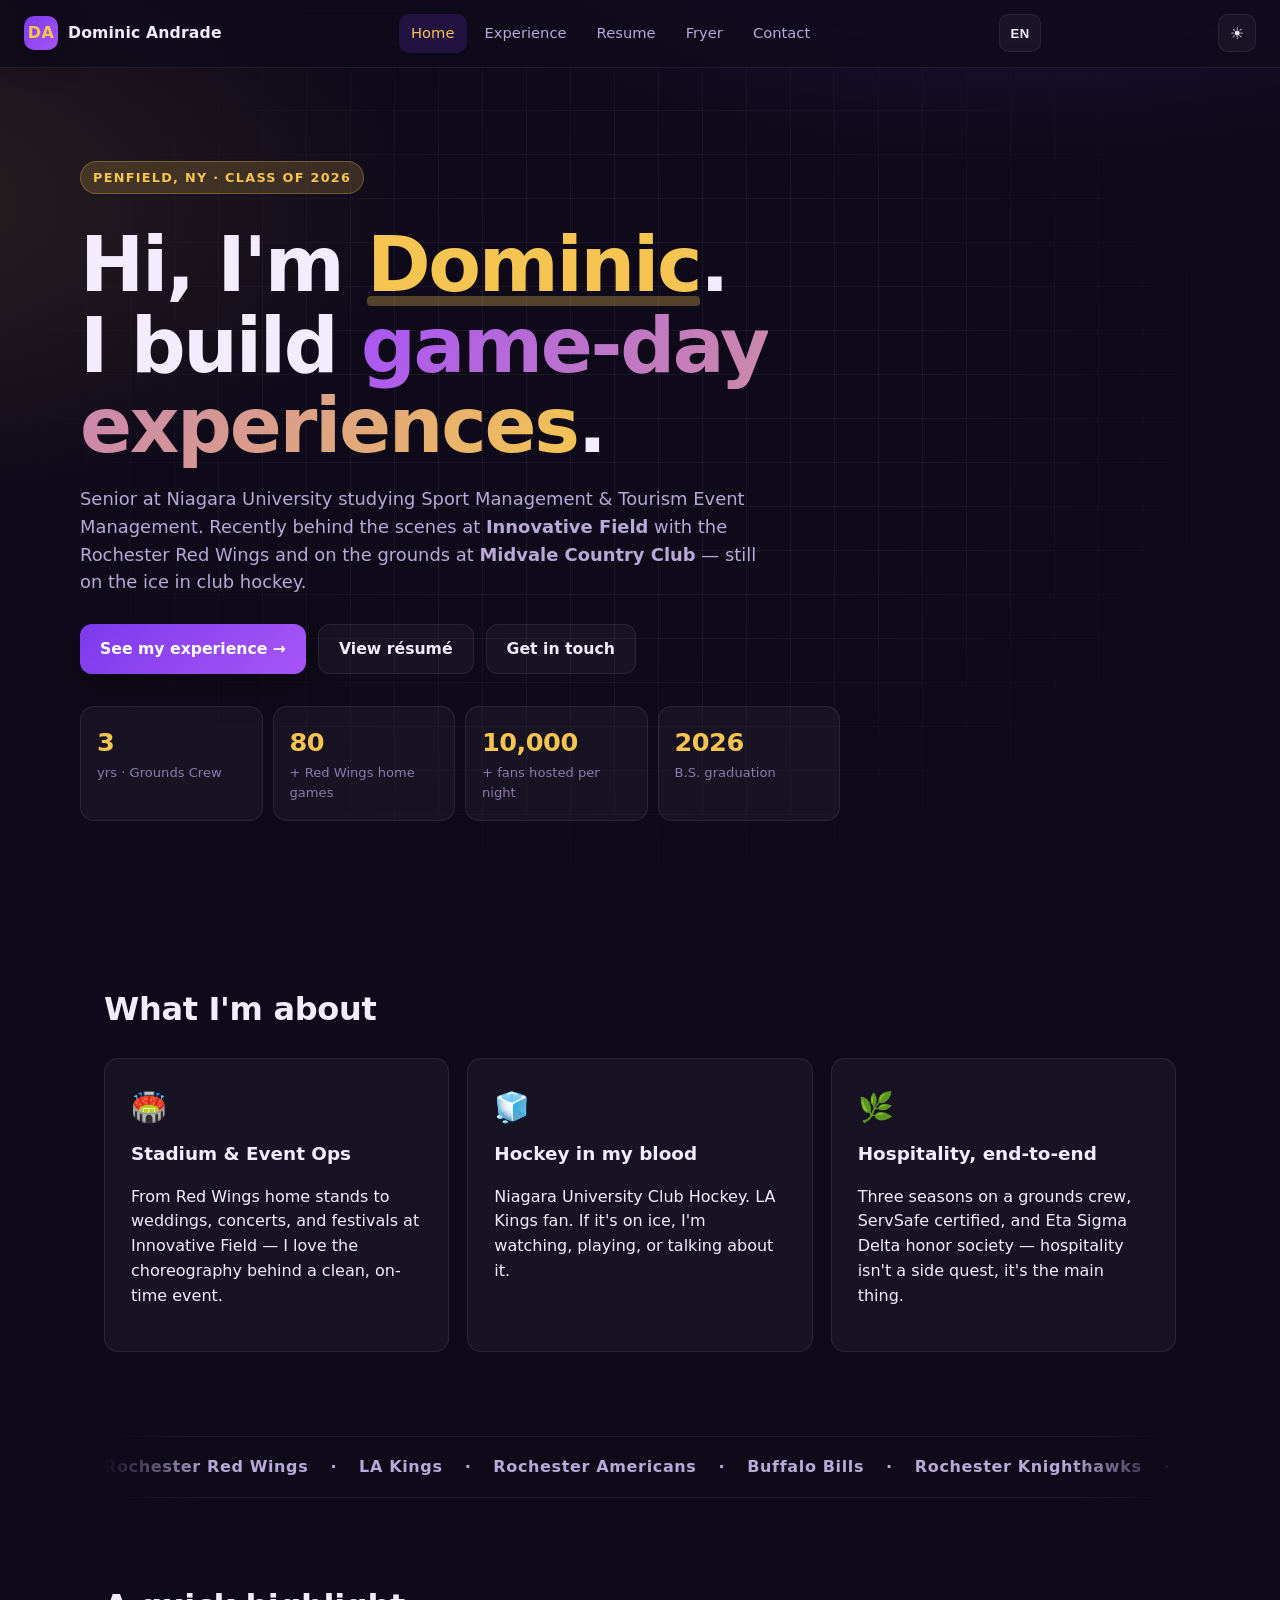
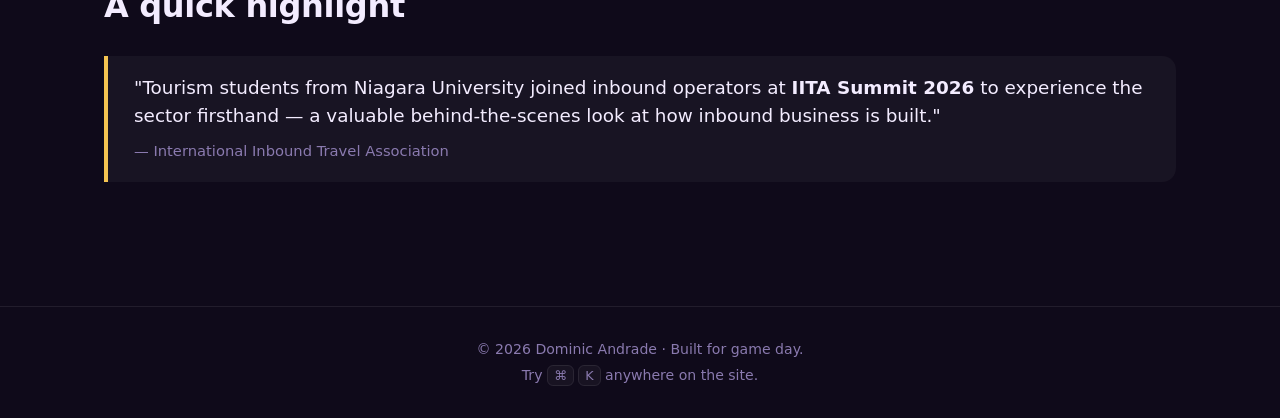
==== index.html @ 73aa0057 "Add The Fryer Room page New /airfryer.html presents Dom's air fryer rotation as a sport-themed score" ====
<!doctype html>
<html lang="en">
<head>
  <meta charset="utf-8" />
  <meta name="viewport" content="width=device-width, initial-scale=1" />
  <title>Dominic Andrade — Sport & Event Management</title>
  <meta name="description" content="Dominic Andrade — senior at Niagara University studying Sport Management & Tourism Event Management. Rochester Red Wings ballpark operations intern." />
  <meta name="theme-color" content="#5b2a86" />
  <meta property="og:title" content="Dominic Andrade" />
  <meta property="og:description" content="Building game-day experiences. Sport & Event Management at Niagara University." />
  <meta property="og:type" content="website" />
  <link rel="icon" href="data:image/svg+xml,%3Csvg xmlns='http://www.w3.org/2000/svg' viewBox='0 0 100 100'%3E%3Ccircle cx='50' cy='50' r='46' fill='%235b2a86'/%3E%3Ctext x='50' y='66' font-family='Georgia' font-size='52' text-anchor='middle' fill='%23f5c451' font-weight='700'%3ED%3C/text%3E%3C/svg%3E" />
  <link rel="stylesheet" href="assets/css/style.css" />
</head>
<body data-page="home">

  <div class="cursor-glow" aria-hidden="true"></div>

  <header class="site-header">
    <a class="brand" href="./index.html">
      <span class="brand-mark">DA</span>
      <span class="brand-name">Dominic Andrade</span>
    </a>
    <nav class="site-nav" aria-label="Primary">
      <a href="./index.html" class="nav-link active" data-i18n="nav.home">Home</a>
      <a href="./experience.html" class="nav-link" data-i18n="nav.experience">Experience</a>
      <a href="./resume.html" class="nav-link" data-i18n="nav.resume">Resume</a>
      <a href="./airfryer.html" class="nav-link" data-i18n="nav.fryer">Fryer</a>
      <a href="./contact.html" class="nav-link" data-i18n="nav.contact">Contact</a>
    </nav>
    <button id="lang-toggle" class="theme-toggle lang-toggle" aria-label="Toggle language" title="EN / FR">
      <span class="lang-label">EN</span>
    </button>
    <button id="theme-toggle" class="theme-toggle" aria-label="Toggle color theme">
      <span class="sun">☀</span><span class="moon">☾</span>
    </button>
  </header>

  <main>
    <section class="hero">
      <div class="hero-grid" aria-hidden="true"></div>
      <div class="hero-inner">
        <p class="eyebrow" data-i18n="home.eyebrow">Penfield, NY · Class of 2026</p>
        <h1 class="hero-title">
          <span data-i18n="home.hi">Hi, I'm </span><span id="typed-name" class="accent">Dominic</span>.
          <br/><span data-i18n="home.build">I build </span><span class="accent-alt" data-i18n="home.gde">game-day experiences</span>.
        </h1>
        <p class="hero-sub" data-i18n="home.sub" data-i18n-html>
          Senior at Niagara University studying Sport Management &amp; Tourism Event Management.
          Recently behind the scenes at <strong>Innovative Field</strong> with the Rochester Red Wings
          and on the grounds at <strong>Midvale Country Club</strong> — still on the ice in club hockey.
        </p>
        <div class="cta-row">
          <a class="btn primary" href="./experience.html" data-i18n="home.cta.exp">See my experience →</a>
          <a class="btn ghost" href="./resume.html" data-i18n="home.cta.resume">View résumé</a>
          <a class="btn ghost" href="./contact.html" data-i18n="home.cta.contact">Get in touch</a>
        </div>
        <ul class="stat-strip" aria-label="Quick stats">
          <li><span class="num" data-count="3">0</span><span class="lbl" data-i18n="home.stat.grounds">yrs · Grounds Crew</span></li>
          <li><span class="num" data-count="80">0</span><span class="lbl" data-i18n="home.stat.games">+ Red Wings home games</span></li>
          <li><span class="num" data-count="10000">0</span><span class="lbl" data-i18n="home.stat.fans">+ fans hosted per night</span></li>
          <li><span class="num" data-count="2026" data-raw="true">0</span><span class="lbl" data-i18n="home.stat.grad">B.S. graduation</span></li>
        </ul>
      </div>
    </section>

    <section class="section reveal">
      <h2 class="section-title" data-i18n="home.about.title">What I'm about</h2>
      <div class="cards">
        <article class="card">
          <div class="card-ico">🏟️</div>
          <h3 data-i18n="home.card1.h">Stadium &amp; Event Ops</h3>
          <p data-i18n="home.card1.p">From Red Wings home stands to weddings, concerts, and festivals at Innovative Field — I love the choreography behind a clean, on-time event.</p>
        </article>
        <article class="card">
          <div class="card-ico">🧊</div>
          <h3 data-i18n="home.card2.h">Hockey in my blood</h3>
          <p data-i18n="home.card2.p">Niagara University Club Hockey. LA Kings fan. If it's on ice, I'm watching, playing, or talking about it.</p>
        </article>
        <article class="card">
          <div class="card-ico">🌿</div>
          <h3 data-i18n="home.card3.h">Hospitality, end-to-end</h3>
          <p data-i18n="home.card3.p">Three seasons on a grounds crew, ServSafe certified, and Eta Sigma Delta honor society — hospitality isn't a side quest, it's the main thing.</p>
        </article>
      </div>
    </section>

    <section class="section marquee-wrap reveal" aria-label="Teams and organizations I root for">
      <div class="marquee">
        <div class="marquee-track">
          <span>Rochester Red Wings</span><span>·</span>
          <span>LA Kings</span><span>·</span>
          <span>Rochester Americans</span><span>·</span>
          <span>Buffalo Bills</span><span>·</span>
          <span>Rochester Knighthawks</span><span>·</span>
          <span>Niagara University</span><span>·</span>
          <span>Midvale CC</span><span>·</span>
          <!-- duplicate for seamless loop -->
          <span>Rochester Red Wings</span><span>·</span>
          <span>LA Kings</span><span>·</span>
          <span>Rochester Americans</span><span>·</span>
          <span>Buffalo Bills</span><span>·</span>
          <span>Rochester Knighthawks</span><span>·</span>
          <span>Niagara University</span><span>·</span>
          <span>Midvale CC</span><span>·</span>
        </div>
      </div>
    </section>

    <section class="section reveal">
      <h2 class="section-title" data-i18n="home.hl.title">A quick highlight</h2>
      <blockquote class="pull-quote">
        <p data-i18n="home.hl.body" data-i18n-html>"Tourism students from Niagara University joined inbound operators at <strong>IITA Summit 2026</strong> to experience the sector firsthand — a valuable behind-the-scenes look at how inbound business is built."</p>
        <cite data-i18n="home.hl.cite">— International Inbound Travel Association</cite>
      </blockquote>
    </section>
  </main>

  <footer class="site-footer">
    <p>© <span id="year"></span> Dominic Andrade · <span data-i18n="footer.tag">Built for game day.</span></p>
    <p class="kbd-hint" data-i18n="footer.kbd" data-i18n-html>Try <kbd>⌘</kbd> <kbd>K</kbd> anywhere on the site.</p>
  </footer>

  <div id="palette" class="palette" hidden>
    <div class="palette-inner" role="dialog" aria-label="Command palette">
      <input id="palette-input" type="text" placeholder="Jump to… (home, experience, contact, rink, arcade, email, linkedin)" data-i18n-attr="placeholder:palette.placeholder" autocomplete="off" />
      <ul id="palette-list"></ul>
    </div>
  </div>

  <script src="assets/js/main.js" defer></script>
</body>
</html>
---- assets/css/style.css ----
/* ===== Dominic Andrade — personal site ===== */
:root {
  --bg: #0f0a1a;
  --bg-2: #1a0f2e;
  --surface: #1e1433;
  --surface-2: #271a42;
  --text: #f3ecff;
  --text-dim: #b7a9d8;
  --muted: #8a7aaf;
  --brand: #7c3aed;       /* Niagara purple vibe */
  --brand-2: #a855f7;
  --accent: #f5c451;      /* gold */
  --accent-2: #ffd670;
  --danger: #ef4444;
  --good: #22c55e;
  --border: rgba(255,255,255,0.08);
  --card: rgba(255,255,255,0.04);
  --shadow: 0 10px 30px rgba(0,0,0,0.35);
  --radius: 14px;
  --max: 1120px;
}
[data-theme="light"] {
  --bg: #f7f4ff;
  --bg-2: #ece4ff;
  --surface: #ffffff;
  --surface-2: #f3eeff;
  --text: #17112a;
  --text-dim: #3c2f5e;
  --muted: #6a5e88;
  --border: rgba(20,10,40,0.09);
  --card: rgba(20,10,40,0.03);
  --shadow: 0 10px 30px rgba(40,20,80,0.12);
}

* { box-sizing: border-box; }
html, body { margin:0; padding:0; }
html { scroll-behavior: smooth; }
body {
  font-family: -apple-system, BlinkMacSystemFont, "Segoe UI", Roboto, "Inter", system-ui, sans-serif;
  color: var(--text);
  background:
    radial-gradient(1200px 600px at 80% -10%, rgba(124,58,237,0.25), transparent 60%),
    radial-gradient(900px 500px at -10% 10%, rgba(245,196,81,0.12), transparent 60%),
    var(--bg);
  min-height: 100vh;
  line-height: 1.55;
  -webkit-font-smoothing: antialiased;
  overflow-x: hidden;
}
a { color: var(--accent); text-decoration: none; }
a:hover { color: var(--accent-2); }

/* cursor glow */
.cursor-glow {
  position: fixed; pointer-events: none; z-index: 0;
  width: 480px; height: 480px; border-radius: 50%;
  background: radial-gradient(closest-side, rgba(168,85,247,0.20), rgba(168,85,247,0) 70%);
  transform: translate(-50%, -50%);
  transition: opacity .3s;
  mix-blend-mode: screen;
  left: -9999px; top: -9999px;
}
@media (hover: none) { .cursor-glow { display: none; } }

/* ===== Header ===== */
.site-header {
  position: sticky; top: 0; z-index: 50;
  display: flex; align-items: center; justify-content: space-between;
  padding: 14px 24px;
  backdrop-filter: blur(14px);
  background: color-mix(in srgb, var(--bg) 70%, transparent);
  border-bottom: 1px solid var(--border);
}
.brand { display: flex; align-items: center; gap: 10px; color: var(--text); font-weight: 700; }
.brand-mark {
  display: inline-grid; place-items: center;
  width: 34px; height: 34px; border-radius: 10px;
  background: linear-gradient(135deg, var(--brand), var(--brand-2));
  color: var(--accent); font-weight: 800; letter-spacing: .02em;
  box-shadow: var(--shadow);
}
.brand-name { font-size: 0.98rem; letter-spacing: .01em; }
.site-nav { display: flex; gap: 6px; flex-wrap: wrap; }
.nav-link {
  color: var(--text-dim); padding: 8px 12px; border-radius: 10px;
  font-size: 0.92rem; font-weight: 500; transition: all .2s;
}
.nav-link:hover { color: var(--text); background: var(--card); }
.nav-link.active { color: var(--accent); background: color-mix(in srgb, var(--brand) 18%, transparent); }
.nav-link.fun { font-weight: 600; }
.theme-toggle {
  width: 38px; height: 38px; border-radius: 10px;
  background: var(--card); border: 1px solid var(--border);
  color: var(--text); cursor: pointer; display: grid; place-items: center;
  font-size: 1rem;
}
.theme-toggle .moon { display: none; }
[data-theme="light"] .theme-toggle .sun { display: none; }
[data-theme="light"] .theme-toggle .moon { display: inline; }
.lang-toggle { width: auto; padding: 0 10px; font-size: 0.82rem; font-weight: 600; letter-spacing: 0.04em; }
.lang-toggle .lang-label { line-height: 1; }

/* ===== Main & sections ===== */
main { position: relative; z-index: 1; }
.container { max-width: var(--max); margin: 0 auto; padding: 48px 24px; }
.container.narrow { max-width: 820px; }
.section { max-width: var(--max); margin: 0 auto; padding: 64px 24px; }
.section-title {
  font-size: clamp(1.4rem, 2vw + 1rem, 2rem);
  margin: 0 0 24px;
  font-weight: 700;
  letter-spacing: -0.01em;
}
.page-head h1 {
  font-size: clamp(2rem, 3vw + 1rem, 3rem);
  margin: 0 0 12px; letter-spacing: -0.02em;
}
.lead { color: var(--text-dim); max-width: 720px; font-size: 1.08rem; }

/* ===== Hero ===== */
.hero { position: relative; overflow: hidden; padding: 80px 24px 100px; }
.hero-inner { max-width: var(--max); margin: 0 auto; position: relative; z-index: 2; }
.hero-grid {
  position: absolute; inset: -2px;
  background-image:
    linear-gradient(to right, rgba(255,255,255,0.05) 1px, transparent 1px),
    linear-gradient(to bottom, rgba(255,255,255,0.05) 1px, transparent 1px);
  background-size: 44px 44px;
  mask-image: radial-gradient(ellipse at 50% 40%, black 30%, transparent 75%);
  z-index: 1;
}
[data-theme="light"] .hero-grid {
  background-image:
    linear-gradient(to right, rgba(20,10,40,0.08) 1px, transparent 1px),
    linear-gradient(to bottom, rgba(20,10,40,0.08) 1px, transparent 1px);
}
.eyebrow {
  display: inline-block;
  font-size: 0.8rem; font-weight: 600; letter-spacing: .1em; text-transform: uppercase;
  padding: 6px 12px; border-radius: 999px;
  background: color-mix(in srgb, var(--accent) 18%, transparent);
  color: var(--accent);
  border: 1px solid color-mix(in srgb, var(--accent) 30%, transparent);
}
.hero-title {
  font-size: clamp(2.4rem, 5vw + 1rem, 4.8rem);
  line-height: 1.05;
  margin: 18px 0 18px;
  letter-spacing: -0.03em;
  font-weight: 800;
}
.accent { color: var(--accent); position: relative; }
.accent::after {
  content: ""; position: absolute; left: 0; right: 0; bottom: 3px; height: 10px;
  background: color-mix(in srgb, var(--accent) 30%, transparent);
  z-index: -1; border-radius: 4px;
}
.accent-alt {
  background: linear-gradient(120deg, var(--brand-2), var(--accent));
  -webkit-background-clip: text; background-clip: text; color: transparent;
}
.hero-sub { max-width: 700px; color: var(--text-dim); font-size: 1.12rem; }
.cta-row { display: flex; flex-wrap: wrap; gap: 12px; margin: 28px 0 32px; }
.btn {
  display: inline-flex; align-items: center; gap: 8px;
  padding: 12px 20px; border-radius: 12px; font-weight: 600;
  border: 1px solid var(--border); cursor: pointer;
  transition: transform .15s, box-shadow .2s, background .2s;
  font-size: 0.98rem;
}
.btn.small { padding: 8px 14px; font-size: 0.88rem; }
.btn.primary {
  background: linear-gradient(135deg, var(--brand), var(--brand-2));
  color: white; border: none; box-shadow: var(--shadow);
}
.btn.primary:hover { transform: translateY(-2px); box-shadow: 0 14px 36px rgba(124,58,237,0.45); }
.btn.ghost { background: var(--card); color: var(--text); }
.btn.ghost:hover { background: var(--surface-2); }

.stat-strip {
  list-style: none; padding: 0; margin: 12px 0 0;
  display: grid; grid-template-columns: repeat(4, minmax(0, 1fr));
  gap: 10px; max-width: 760px;
}
.stat-strip li {
  background: var(--card); border: 1px solid var(--border);
  padding: 16px; border-radius: 14px;
  display: flex; flex-direction: column;
}
.stat-strip .num { font-size: 1.6rem; font-weight: 800; color: var(--accent); letter-spacing: -0.02em; }
.stat-strip .lbl { font-size: 0.82rem; color: var(--muted); }

/* ===== Cards ===== */
.cards { display: grid; grid-template-columns: repeat(auto-fit, minmax(260px, 1fr)); gap: 18px; }
.card {
  padding: 26px; border-radius: var(--radius);
  background: var(--card); border: 1px solid var(--border);
  transition: transform .2s, border-color .2s, background .2s;
}
.card:hover { transform: translateY(-4px); border-color: color-mix(in srgb, var(--brand) 60%, transparent); }
.card-ico { font-size: 1.8rem; margin-bottom: 10px; }
.card h3 { margin: 4px 0 8px; font-size: 1.15rem; }

/* ===== Marquee ===== */
.marquee-wrap { padding-top: 20px; padding-bottom: 20px; }
.marquee {
  overflow: hidden;
  border-top: 1px solid var(--border);
  border-bottom: 1px solid var(--border);
  padding: 18px 0;
  mask-image: linear-gradient(to right, transparent, black 10%, black 90%, transparent);
}
.marquee-track {
  display: inline-flex; gap: 22px; white-space: nowrap;
  animation: marquee 40s linear infinite;
  color: var(--text-dim); font-weight: 600; letter-spacing: .04em;
}
@keyframes marquee { to { transform: translateX(-50%); } }

/* ===== Pull quote ===== */
.pull-quote {
  border-left: 4px solid var(--accent); margin: 0; padding: 18px 26px;
  background: var(--card); border-radius: 0 14px 14px 0;
}
.pull-quote p { margin: 0 0 8px; font-size: 1.15rem; }
.pull-quote cite { color: var(--muted); font-style: normal; font-size: 0.92rem; }

/* ===== Timeline ===== */
.timeline { position: relative; margin: 40px 0 20px; padding-left: 28px; }
.timeline::before {
  content: ""; position: absolute; left: 10px; top: 6px; bottom: 6px;
  width: 2px; background: linear-gradient(to bottom, var(--brand), transparent);
}
.tl-item { position: relative; margin-bottom: 22px; }
.tl-item[hidden] { display: none; }
.tl-dot {
  position: absolute; left: -22px; top: 22px;
  width: 14px; height: 14px; border-radius: 50%;
  background: var(--accent);
  box-shadow: 0 0 0 4px color-mix(in srgb, var(--brand) 40%, transparent);
}
.tl-card {
  background: var(--card); border: 1px solid var(--border);
  padding: 20px 22px; border-radius: var(--radius);
  transition: border-color .2s;
}
.tl-card:hover { border-color: color-mix(in srgb, var(--brand) 50%, transparent); }
.tl-card header { display: flex; flex-wrap: wrap; gap: 6px 14px; align-items: baseline; }
.tl-card h3 { margin: 0 0 4px; font-size: 1.1rem; }
.tl-org { color: var(--text-dim); font-weight: 500; font-size: 0.95rem; }
.tl-date { color: var(--muted); font-size: 0.85rem; margin-left: auto; }
.tags { list-style: none; padding: 0; display: flex; flex-wrap: wrap; gap: 6px; margin: 12px 0 0; }
.tags li {
  font-size: 0.78rem; padding: 4px 10px; border-radius: 999px;
  background: color-mix(in srgb, var(--brand) 18%, transparent);
  color: var(--text); border: 1px solid var(--border);
}

.filter-row { display: flex; gap: 8px; margin: 18px 0 6px; flex-wrap: wrap; }
.chip {
  background: var(--card); color: var(--text-dim);
  border: 1px solid var(--border); padding: 8px 14px; border-radius: 999px;
  cursor: pointer; font-size: 0.88rem; font-weight: 500;
}
.chip:hover { color: var(--text); }
.chip.active {
  background: linear-gradient(135deg, var(--brand), var(--brand-2));
  color: white; border-color: transparent;
}

/* ===== Split ===== */
.split { display: grid; grid-template-columns: 1fr 1fr; gap: 28px; margin-top: 40px; }
.split-col h2 { margin-top: 0; }
.edu-card {
  background: var(--card); border: 1px solid var(--border);
  border-radius: var(--radius); padding: 18px; margin-bottom: 16px;
}
.edu-card h3 { margin: 0 0 4px; }
.edu-deg { color: var(--text-dim); margin: 0 0 8px; font-size: 0.95rem; }
.edu-card ul { margin: 0; padding-left: 18px; color: var(--text-dim); }
.cert-list { list-style: none; padding: 0; margin: 0; }
.cert-list li {
  display: flex; justify-content: space-between; gap: 12px;
  padding: 12px 0; border-bottom: 1px dashed var(--border);
}
.cert-list li:last-child { border-bottom: none; }
.cert-list span { color: var(--muted); font-size: 0.88rem; white-space: nowrap; }

/* skills bars */
.skill-grid { display: grid; grid-template-columns: repeat(auto-fit, minmax(240px, 1fr)); gap: 14px; margin-top: 18px; }
.skill span { font-size: 0.92rem; color: var(--text-dim); }
.bar { height: 10px; background: var(--card); border-radius: 999px; overflow: hidden; margin-top: 6px; border: 1px solid var(--border); }
.bar i {
  display: block; height: 100%; width: 0;
  background: linear-gradient(90deg, var(--brand), var(--accent));
  border-radius: 999px; transition: width 1.1s cubic-bezier(.2,.9,.3,1);
}
.skills.in-view .bar i { width: var(--v); }

/* ===== Contact ===== */
.contact-grid { display: grid; grid-template-columns: repeat(auto-fit, minmax(240px, 1fr)); gap: 16px; margin: 24px 0 40px; }
.contact-card {
  padding: 22px; border-radius: var(--radius);
  background: var(--card); border: 1px solid var(--border);
  color: var(--text); display: block; min-height: 160px;
  transition: transform .2s, border-color .2s;
}
.contact-card:hover { transform: translateY(-3px); border-color: color-mix(in srgb, var(--brand) 60%, transparent); }
.contact-card h3 { margin: 6px 0; }
.contact-card p { color: var(--text-dim); margin: 0; }
.contact-ico {
  width: 42px; height: 42px; border-radius: 10px;
  background: linear-gradient(135deg, var(--brand), var(--brand-2));
  color: var(--accent); display: grid; place-items: center;
  font-weight: 800; font-size: 1.1rem;
}
.flip { perspective: 1000px; }
.flip-inner { position: relative; transition: transform .6s; transform-style: preserve-3d; min-height: 140px; }
.flip:hover .flip-inner { transform: rotateY(180deg); }
.flip-front, .flip-back {
  position: absolute; inset: 0; backface-visibility: hidden;
}
.flip-back { transform: rotateY(180deg); }
.flip-back h3 { color: var(--accent); word-break: break-all; }

.form-wrap { margin-top: 24px; }
.muted { color: var(--muted); }
.contact-form { display: grid; gap: 12px; margin-top: 16px; }
.contact-form label { display: grid; gap: 6px; font-size: 0.92rem; color: var(--text-dim); }
.contact-form input, .contact-form textarea {
  width: 100%; padding: 12px 14px; border-radius: 10px;
  background: var(--surface); color: var(--text);
  border: 1px solid var(--border); font: inherit;
}
.contact-form input:focus, .contact-form textarea:focus {
  outline: 2px solid color-mix(in srgb, var(--brand) 50%, transparent);
  border-color: var(--brand);
}

/* ===== Rink (canvas) ===== */
.rink-wrap { margin: 24px 0; }
.hud {
  display: flex; gap: 10px; align-items: center;
  margin-bottom: 12px; flex-wrap: wrap;
}
.hud-box {
  background: var(--card); border: 1px solid var(--border);
  padding: 10px 14px; border-radius: 10px; display: flex; flex-direction: column;
}
.hud-label { font-size: 0.72rem; color: var(--muted); letter-spacing: .08em; text-transform: uppercase; }
.hud-val { font-weight: 800; color: var(--accent); font-size: 1.15rem; }
#rink {
  width: 100%; height: auto; border-radius: 16px;
  background: linear-gradient(180deg, #e9f3ff, #c7ddf5);
  box-shadow: var(--shadow);
  touch-action: none;
  cursor: crosshair;
  border: 3px solid #3a4a8a;
}

/* ===== Puzzle ===== */
.puzzle-wrap { margin: 20px 0; }
.puzzle {
  display: grid; grid-template-columns: repeat(6, 1fr);
  gap: 2px; background: var(--text-dim);
  padding: 2px; border-radius: 10px; overflow: hidden;
  max-width: 480px; aspect-ratio: 1; margin: 0 auto;
  user-select: none;
}
.puzzle .cell {
  background: var(--c, #fff);
  display: grid; place-items: center;
  font-size: 1.6rem; cursor: pointer;
  position: relative; transition: filter .15s;
}
.puzzle .cell:hover { filter: brightness(1.08); }
.puzzle .cell.err { box-shadow: inset 0 0 0 3px var(--danger); }
.puzzle .cell.good { box-shadow: inset 0 0 0 3px var(--good); }
.small { font-size: 0.86rem; }
.prose { color: var(--text-dim); max-width: 760px; line-height: 1.7; }
.prose li { margin-bottom: 6px; }

/* ===== Resume page ===== */
.resume-head { display: flex; flex-wrap: wrap; gap: 16px; justify-content: space-between; align-items: flex-end; }
.resume-actions { display: flex; gap: 10px; flex-wrap: wrap; }
.resume-doc {
  background: var(--surface);
  border: 1px solid var(--border);
  border-radius: var(--radius);
  padding: 40px clamp(20px, 4vw, 56px);
  margin-top: 24px;
  box-shadow: var(--shadow);
}
.resume-name { text-align: center; border-bottom: 2px solid var(--border); padding-bottom: 18px; margin-bottom: 22px; }
.resume-name h2 { margin: 0 0 6px; font-size: 2rem; letter-spacing: .02em; }
.resume-name p { margin: 0; color: var(--text-dim); }
.resume-section { margin-top: 26px; }
.resume-section h3 {
  margin: 0 0 10px; font-size: 1.05rem; text-transform: uppercase; letter-spacing: .1em;
  color: var(--accent); border-bottom: 1px solid var(--border); padding-bottom: 6px;
}
.resume-block { margin-bottom: 18px; }
.resume-head-row { display: flex; justify-content: space-between; gap: 12px; flex-wrap: wrap; }
.resume-date { color: var(--muted); font-size: 0.9rem; white-space: nowrap; }
.resume-role { margin: 2px 0 6px; font-style: italic; color: var(--text-dim); }
.resume-doc ul { margin: 6px 0 0 18px; padding: 0; color: var(--text-dim); line-height: 1.6; }
.resume-doc ul li { margin-bottom: 4px; }
.resume-section.two-col { display: grid; grid-template-columns: 1fr 1fr; gap: 24px; }
@media (max-width: 600px) { .resume-section.two-col { grid-template-columns: 1fr; } }

@media print {
  .site-header, .site-footer, .cursor-glow, .palette, .resume-actions { display: none !important; }
  body { background: white !important; color: black !important; }
  .resume-doc { border: none; box-shadow: none; padding: 0; background: white; }
  .resume-section h3 { color: black; }
  .resume-doc ul, .resume-role, .resume-name p, .resume-date { color: #333 !important; }
  .page-head h1 { display: none; }
  .lead { display: none; }
}

/* ===== Command palette ===== */
.palette {
  position: fixed; inset: 0; background: rgba(0,0,0,0.5);
  display: grid; place-items: start center; padding-top: 12vh; z-index: 100;
  backdrop-filter: blur(6px);
}
.palette[hidden] { display: none; }
.palette-inner {
  width: min(560px, 92vw); background: var(--surface);
  border: 1px solid var(--border); border-radius: 14px; overflow: hidden;
  box-shadow: 0 30px 80px rgba(0,0,0,.5);
}
#palette-input {
  width: 100%; padding: 16px 20px; background: transparent;
  color: var(--text); border: none; font-size: 1rem; border-bottom: 1px solid var(--border);
  outline: none;
}
#palette-list { list-style: none; padding: 6px; margin: 0; max-height: 50vh; overflow-y: auto; }
#palette-list li {
  padding: 10px 14px; border-radius: 10px; cursor: pointer;
  display: flex; justify-content: space-between; color: var(--text-dim);
}
#palette-list li.sel, #palette-list li:hover { background: var(--surface-2); color: var(--text); }
#palette-list small { color: var(--muted); }

/* ===== Footer ===== */
.site-footer {
  border-top: 1px solid var(--border); padding: 28px 24px; text-align: center;
  color: var(--muted); font-size: 0.88rem; margin-top: 60px;
}
.site-footer p { margin: 4px 0; }
kbd {
  background: var(--card); border: 1px solid var(--border);
  padding: 2px 6px; border-radius: 6px; font-size: 0.8rem; font-family: inherit;
}

/* ===== Reveal animations ===== */
.reveal { opacity: 0; transform: translateY(20px); transition: opacity .8s ease, transform .8s ease; }
.reveal.in-view { opacity: 1; transform: none; }

/* ===== Responsive ===== */
@media (max-width: 720px) {
  .site-header { flex-wrap: wrap; gap: 10px; padding: 12px 16px; }
  .site-nav { order: 3; width: 100%; justify-content: center; }
  .stat-strip { grid-template-columns: repeat(2, 1fr); }
  .split { grid-template-columns: 1fr; }
  .brand-name { display: none; }
}
@media (prefers-reduced-motion: reduce) {
  * { animation-duration: 0.001ms !important; transition-duration: 0.001ms !important; }
  .reveal { opacity: 1; transform: none; }
}

/* ===== Photos ===== */
.feature-photo { margin: 0 auto; max-width: 720px; text-align: center; }
.feature-photo img {
  width: 100%; height: auto; display: block; border-radius: 16px;
  border: 1px solid var(--border);
  box-shadow: 0 12px 32px rgba(0,0,0,0.35);
  object-fit: cover;
}
.feature-photo figcaption {
  margin-top: 12px; color: var(--text-dim); font-size: 0.92rem; font-style: italic;
}
.tl-photo {
  width: 100%; max-height: 280px; object-fit: cover;
  border-radius: 12px; margin: 10px 0 14px;
  border: 1px solid var(--border);
}

/* ===== Fryer Room ===== */
.fryer-head { position: relative; padding-top: 16px; }
.fryer-badge {
  position: absolute; top: -8px; right: 12px;
  font-size: 3rem; line-height: 1;
  filter: drop-shadow(0 0 24px rgba(245,196,81,0.55));
  animation: sizzle 2.6s ease-in-out infinite;
}
@keyframes sizzle {
  0%,100% { transform: translateY(0) rotate(-6deg); }
  50%     { transform: translateY(-6px) rotate(6deg); }
}
.fryer-stats {
  display: grid; grid-template-columns: repeat(auto-fit, minmax(160px, 1fr));
  gap: 12px; margin: 28px 0 40px;
}
.fs-card {
  padding: 18px; border-radius: 14px;
  background: linear-gradient(180deg, color-mix(in srgb, var(--brand) 10%, transparent), var(--card));
  border: 1px solid var(--border);
}
.fs-num {
  font-size: 2rem; font-weight: 800; letter-spacing: -0.02em;
  color: var(--accent); line-height: 1;
}
.fs-lbl { font-size: 0.85rem; color: var(--text-dim); margin-top: 6px; }

.hof-grid {
  display: grid; grid-template-columns: repeat(3, minmax(0, 1fr));
  gap: 14px; margin-bottom: 48px;
}
.hof-card {
  position: relative; padding: 22px; border-radius: 16px;
  text-align: center;
  background:
    radial-gradient(circle at 50% 0%, rgba(245,196,81,0.18), transparent 70%),
    var(--card);
  border: 1px solid var(--border);
  transition: transform .2s, box-shadow .2s;
}
.hof-card:hover { transform: translateY(-4px); box-shadow: 0 12px 30px rgba(0,0,0,0.35); }
.hof-1 { border-color: color-mix(in srgb, var(--accent) 50%, var(--border)); }
.hof-2 { border-color: color-mix(in srgb, #c0c0c0 40%, var(--border)); }
.hof-3 { border-color: color-mix(in srgb, #cd7f32 40%, var(--border)); }
.hof-medal { font-size: 0.85rem; letter-spacing: 0.05em; color: var(--text-dim); font-weight: 600; }
.hof-emoji { font-size: 3.4rem; line-height: 1; margin: 8px 0 6px; }
.hof-name { font-weight: 700; font-size: 1.05rem; }
.hof-score { color: var(--accent); font-weight: 700; margin-top: 4px; }
@media (max-width: 640px) {
  .hof-grid { grid-template-columns: 1fr; }
}

.fryer-controls {
  display: flex; flex-wrap: wrap; gap: 14px; align-items: center;
  justify-content: space-between; margin: 8px 0 22px;
}
.sort-wrap { display: flex; align-items: center; gap: 8px; }
.sort-label { color: var(--text-dim); font-size: 0.9rem; }
.sort-select {
  background: var(--card); color: var(--text);
  border: 1px solid var(--border); border-radius: 10px;
  padding: 8px 12px; font-size: 0.92rem; cursor: pointer;
}

.dish-grid {
  display: grid; grid-template-columns: repeat(auto-fill, minmax(260px, 1fr));
  gap: 16px; margin-bottom: 56px;
}
.dish-card {
  position: relative; padding: 20px; border-radius: 16px;
  background: var(--card); border: 1px solid var(--border);
  transition: transform .2s, border-color .2s, box-shadow .2s;
  display: flex; flex-direction: column;
}
.dish-card:hover {
  transform: translateY(-4px);
  border-color: color-mix(in srgb, var(--accent) 55%, transparent);
  box-shadow: 0 14px 30px rgba(0,0,0,0.35);
}
.dish-top {
  display: flex; align-items: center; justify-content: space-between;
  margin-bottom: 8px;
}
.dish-emoji { font-size: 2.6rem; line-height: 1; }
.dish-rating {
  background: color-mix(in srgb, var(--accent) 22%, transparent);
  color: var(--accent); font-weight: 800;
  padding: 4px 10px; border-radius: 999px; font-size: 0.95rem;
  border: 1px solid color-mix(in srgb, var(--accent) 40%, transparent);
}
.dish-name { margin: 4px 0 6px; font-size: 1.1rem; font-weight: 700; }
.dish-note { color: var(--text-dim); font-size: 0.92rem; margin: 0 0 14px; flex: 1; }
.dish-stats {
  display: grid; grid-template-columns: 1fr 1fr;
  gap: 8px 14px; margin: 0;
  border-top: 1px dashed var(--border); padding-top: 12px;
}
.dish-stats div { display: flex; flex-direction: column; }
.dish-stats .bar-cell { grid-column: 1 / -1; }
.dish-stats dt {
  font-size: 0.72rem; color: var(--muted);
  text-transform: uppercase; letter-spacing: 0.08em;
}
.dish-stats dd { margin: 0; font-weight: 700; color: var(--text); font-size: 0.98rem; }
.rating-bar {
  width: 100%; height: 6px; border-radius: 99px;
  background: var(--surface-2); overflow: hidden; margin-top: 4px;
}
.rating-bar i {
  display: block; height: 100%;
  background: linear-gradient(90deg, var(--brand-2), var(--accent));
  border-radius: 99px;
}

.hot-take .pull-quote { margin-top: 24px; }
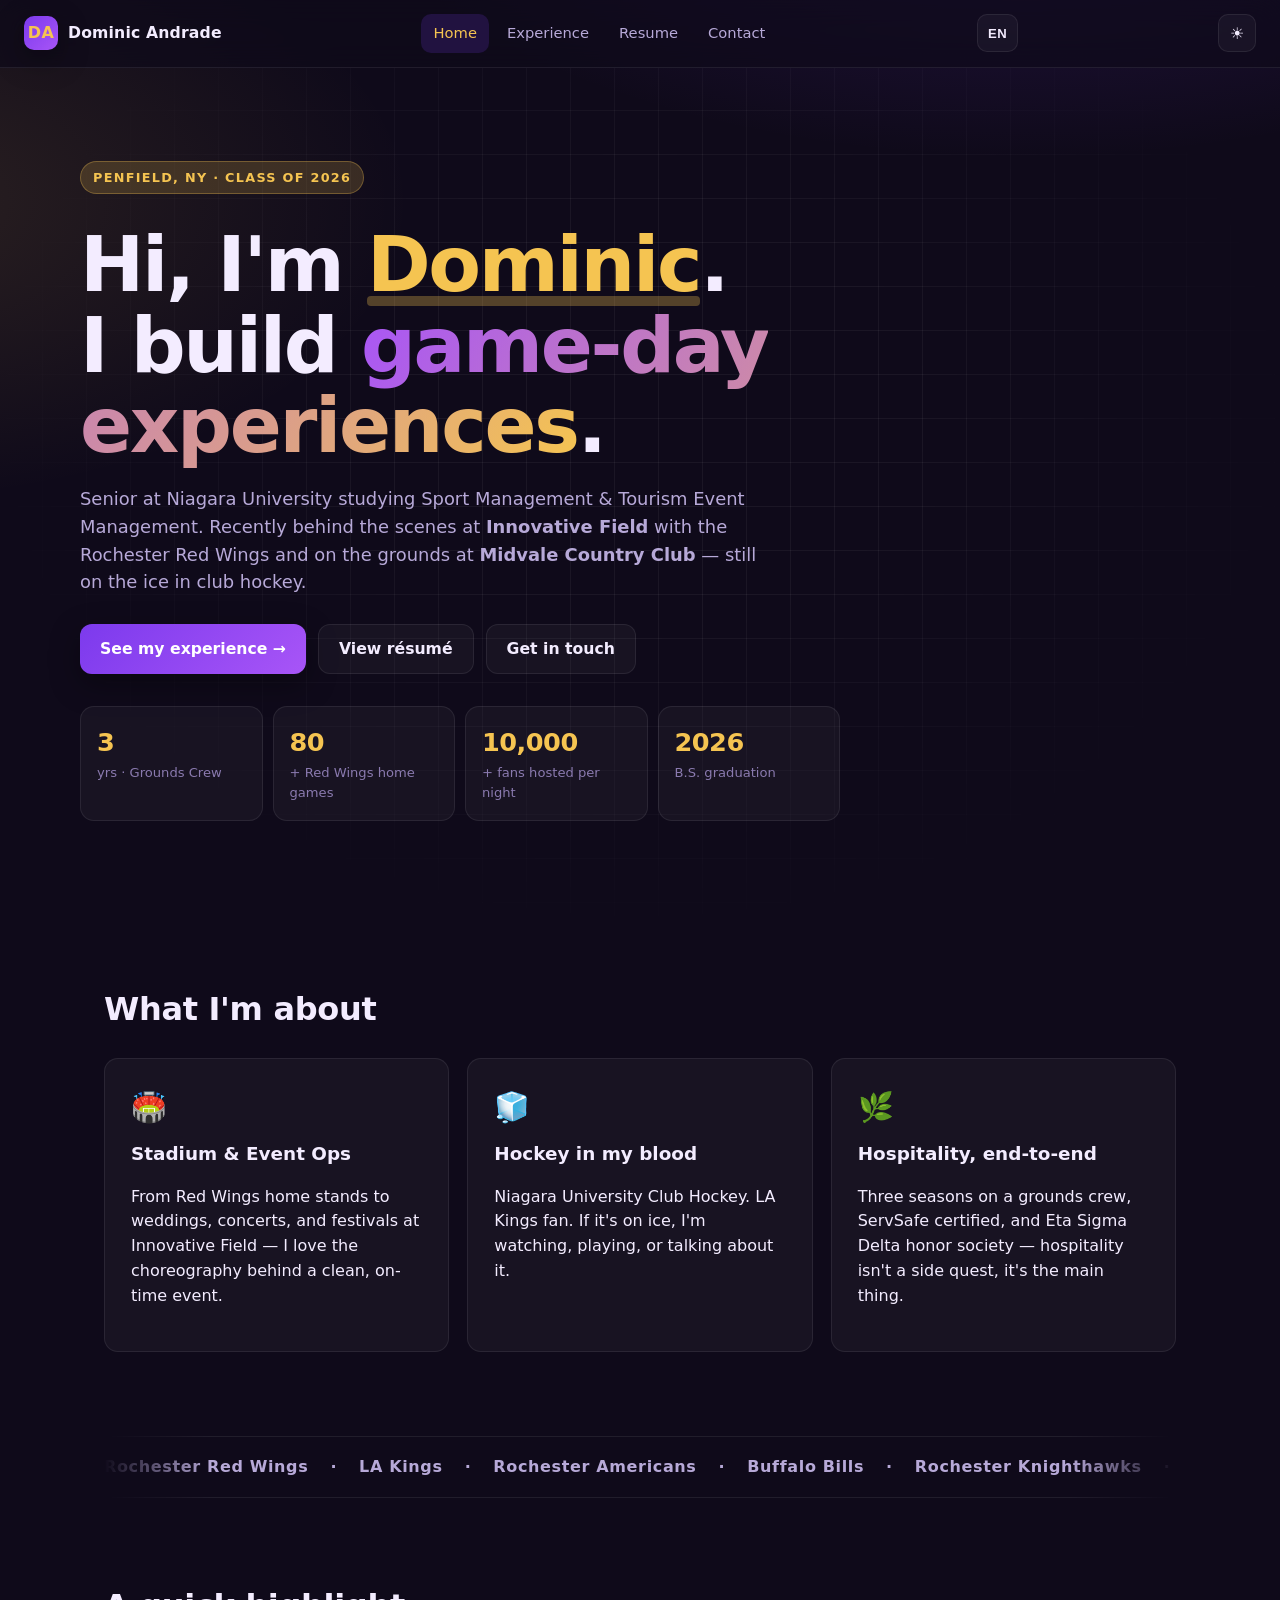
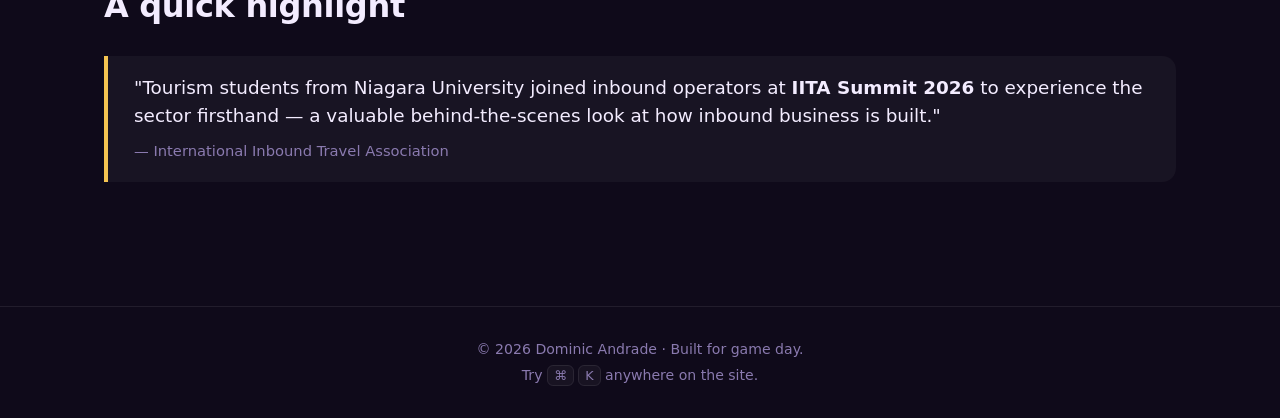
==== commit f4f924c6: "Revert "Add The Fryer Room page" This reverts commit 73aa00571a756e653f49dfc0e5570a75e5f0725d." ====
--- a/index.html
+++ b/index.html
@@ -25,7 +25,6 @@
       <a href="./index.html" class="nav-link active" data-i18n="nav.home">Home</a>
       <a href="./experience.html" class="nav-link" data-i18n="nav.experience">Experience</a>
       <a href="./resume.html" class="nav-link" data-i18n="nav.resume">Resume</a>
-      <a href="./airfryer.html" class="nav-link" data-i18n="nav.fryer">Fryer</a>
       <a href="./contact.html" class="nav-link" data-i18n="nav.contact">Contact</a>
     </nav>
     <button id="lang-toggle" class="theme-toggle lang-toggle" aria-label="Toggle language" title="EN / FR">
--- a/assets/css/style.css
+++ b/assets/css/style.css
@@ -487,119 +487,3 @@
   border-radius: 12px; margin: 10px 0 14px;
   border: 1px solid var(--border);
 }
-
-/* ===== Fryer Room ===== */
-.fryer-head { position: relative; padding-top: 16px; }
-.fryer-badge {
-  position: absolute; top: -8px; right: 12px;
-  font-size: 3rem; line-height: 1;
-  filter: drop-shadow(0 0 24px rgba(245,196,81,0.55));
-  animation: sizzle 2.6s ease-in-out infinite;
-}
-@keyframes sizzle {
-  0%,100% { transform: translateY(0) rotate(-6deg); }
-  50%     { transform: translateY(-6px) rotate(6deg); }
-}
-.fryer-stats {
-  display: grid; grid-template-columns: repeat(auto-fit, minmax(160px, 1fr));
-  gap: 12px; margin: 28px 0 40px;
-}
-.fs-card {
-  padding: 18px; border-radius: 14px;
-  background: linear-gradient(180deg, color-mix(in srgb, var(--brand) 10%, transparent), var(--card));
-  border: 1px solid var(--border);
-}
-.fs-num {
-  font-size: 2rem; font-weight: 800; letter-spacing: -0.02em;
-  color: var(--accent); line-height: 1;
-}
-.fs-lbl { font-size: 0.85rem; color: var(--text-dim); margin-top: 6px; }
-
-.hof-grid {
-  display: grid; grid-template-columns: repeat(3, minmax(0, 1fr));
-  gap: 14px; margin-bottom: 48px;
-}
-.hof-card {
-  position: relative; padding: 22px; border-radius: 16px;
-  text-align: center;
-  background:
-    radial-gradient(circle at 50% 0%, rgba(245,196,81,0.18), transparent 70%),
-    var(--card);
-  border: 1px solid var(--border);
-  transition: transform .2s, box-shadow .2s;
-}
-.hof-card:hover { transform: translateY(-4px); box-shadow: 0 12px 30px rgba(0,0,0,0.35); }
-.hof-1 { border-color: color-mix(in srgb, var(--accent) 50%, var(--border)); }
-.hof-2 { border-color: color-mix(in srgb, #c0c0c0 40%, var(--border)); }
-.hof-3 { border-color: color-mix(in srgb, #cd7f32 40%, var(--border)); }
-.hof-medal { font-size: 0.85rem; letter-spacing: 0.05em; color: var(--text-dim); font-weight: 600; }
-.hof-emoji { font-size: 3.4rem; line-height: 1; margin: 8px 0 6px; }
-.hof-name { font-weight: 700; font-size: 1.05rem; }
-.hof-score { color: var(--accent); font-weight: 700; margin-top: 4px; }
-@media (max-width: 640px) {
-  .hof-grid { grid-template-columns: 1fr; }
-}
-
-.fryer-controls {
-  display: flex; flex-wrap: wrap; gap: 14px; align-items: center;
-  justify-content: space-between; margin: 8px 0 22px;
-}
-.sort-wrap { display: flex; align-items: center; gap: 8px; }
-.sort-label { color: var(--text-dim); font-size: 0.9rem; }
-.sort-select {
-  background: var(--card); color: var(--text);
-  border: 1px solid var(--border); border-radius: 10px;
-  padding: 8px 12px; font-size: 0.92rem; cursor: pointer;
-}
-
-.dish-grid {
-  display: grid; grid-template-columns: repeat(auto-fill, minmax(260px, 1fr));
-  gap: 16px; margin-bottom: 56px;
-}
-.dish-card {
-  position: relative; padding: 20px; border-radius: 16px;
-  background: var(--card); border: 1px solid var(--border);
-  transition: transform .2s, border-color .2s, box-shadow .2s;
-  display: flex; flex-direction: column;
-}
-.dish-card:hover {
-  transform: translateY(-4px);
-  border-color: color-mix(in srgb, var(--accent) 55%, transparent);
-  box-shadow: 0 14px 30px rgba(0,0,0,0.35);
-}
-.dish-top {
-  display: flex; align-items: center; justify-content: space-between;
-  margin-bottom: 8px;
-}
-.dish-emoji { font-size: 2.6rem; line-height: 1; }
-.dish-rating {
-  background: color-mix(in srgb, var(--accent) 22%, transparent);
-  color: var(--accent); font-weight: 800;
-  padding: 4px 10px; border-radius: 999px; font-size: 0.95rem;
-  border: 1px solid color-mix(in srgb, var(--accent) 40%, transparent);
-}
-.dish-name { margin: 4px 0 6px; font-size: 1.1rem; font-weight: 700; }
-.dish-note { color: var(--text-dim); font-size: 0.92rem; margin: 0 0 14px; flex: 1; }
-.dish-stats {
-  display: grid; grid-template-columns: 1fr 1fr;
-  gap: 8px 14px; margin: 0;
-  border-top: 1px dashed var(--border); padding-top: 12px;
-}
-.dish-stats div { display: flex; flex-direction: column; }
-.dish-stats .bar-cell { grid-column: 1 / -1; }
-.dish-stats dt {
-  font-size: 0.72rem; color: var(--muted);
-  text-transform: uppercase; letter-spacing: 0.08em;
-}
-.dish-stats dd { margin: 0; font-weight: 700; color: var(--text); font-size: 0.98rem; }
-.rating-bar {
-  width: 100%; height: 6px; border-radius: 99px;
-  background: var(--surface-2); overflow: hidden; margin-top: 4px;
-}
-.rating-bar i {
-  display: block; height: 100%;
-  background: linear-gradient(90deg, var(--brand-2), var(--accent));
-  border-radius: 99px;
-}
-
-.hot-take .pull-quote { margin-top: 24px; }
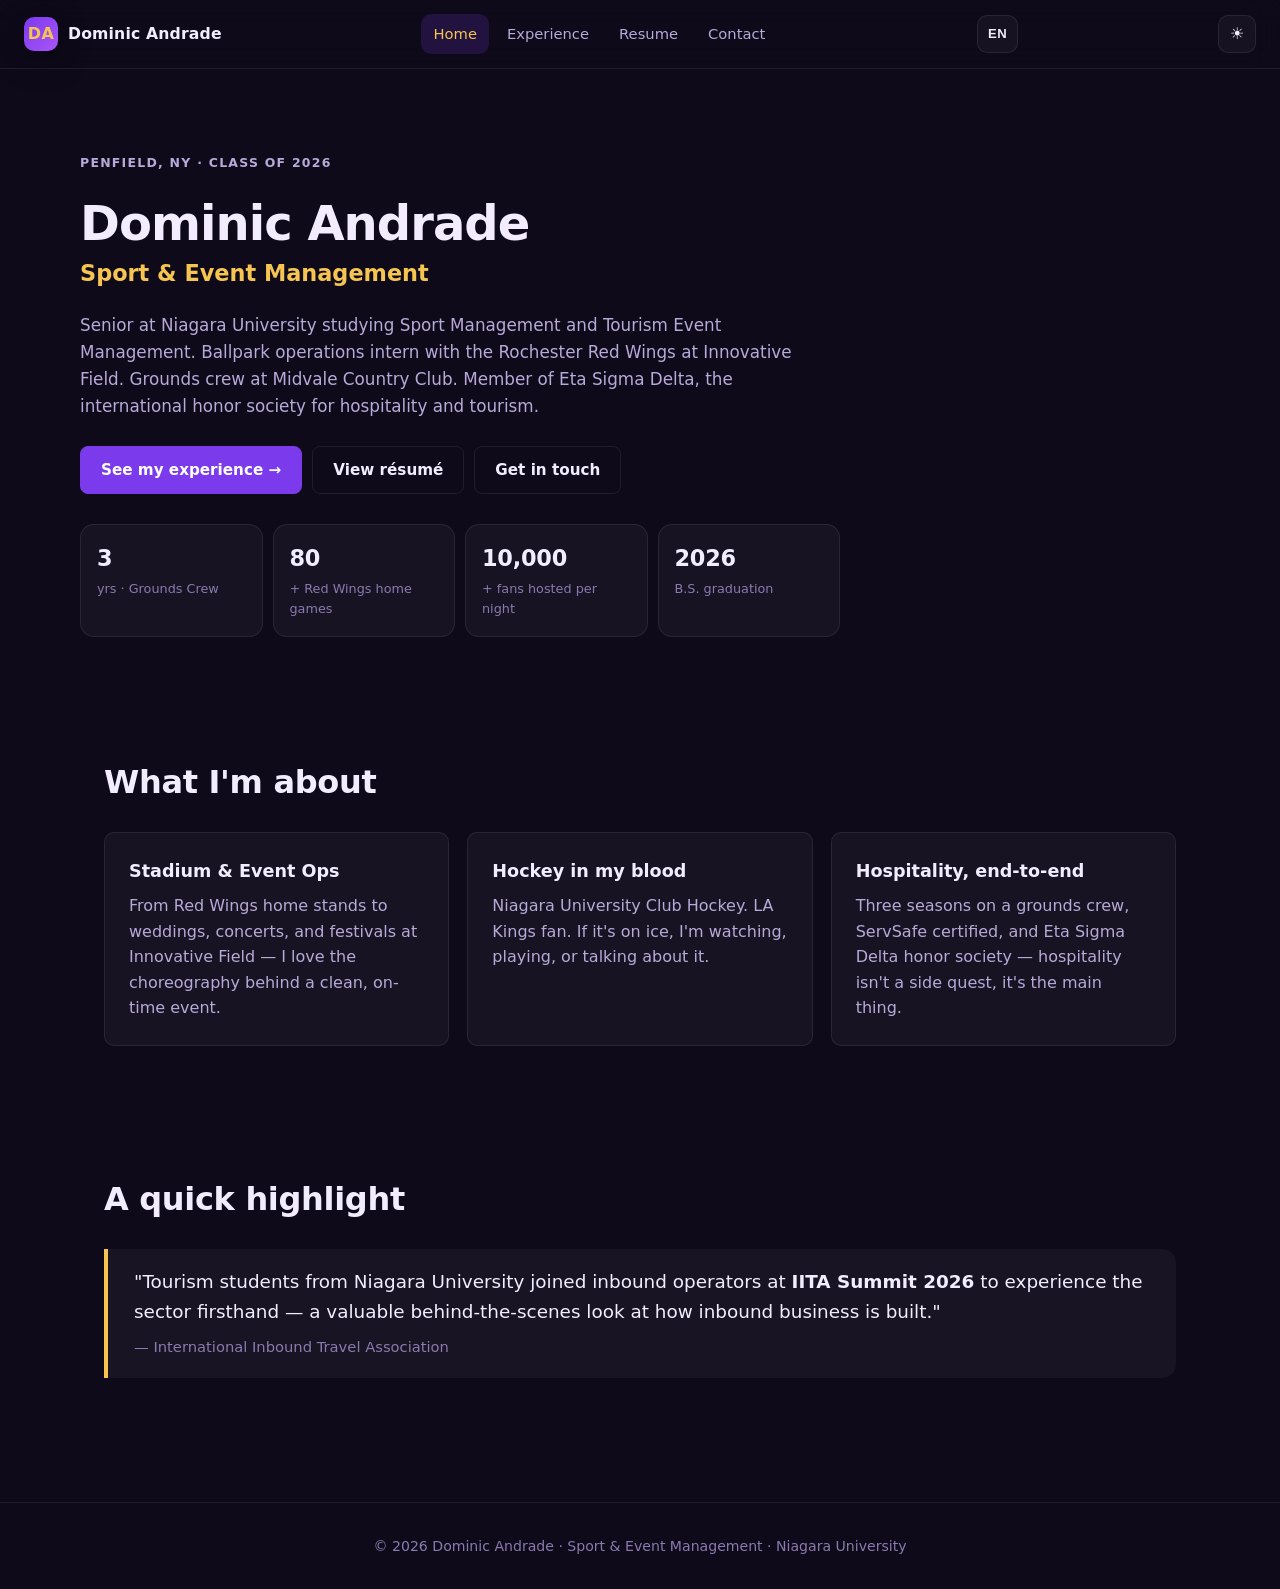
==== commit ea802556: "Tone down site for a more professional, less 'techy' feel Removes motion and interactive flourish th" ====
--- a/index.html
+++ b/index.html
@@ -7,14 +7,12 @@
   <meta name="description" content="Dominic Andrade — senior at Niagara University studying Sport Management & Tourism Event Management. Rochester Red Wings ballpark operations intern." />
   <meta name="theme-color" content="#5b2a86" />
   <meta property="og:title" content="Dominic Andrade" />
-  <meta property="og:description" content="Building game-day experiences. Sport & Event Management at Niagara University." />
+  <meta property="og:description" content="Sport & Event Management at Niagara University." />
   <meta property="og:type" content="website" />
   <link rel="icon" href="data:image/svg+xml,%3Csvg xmlns='http://www.w3.org/2000/svg' viewBox='0 0 100 100'%3E%3Ccircle cx='50' cy='50' r='46' fill='%235b2a86'/%3E%3Ctext x='50' y='66' font-family='Georgia' font-size='52' text-anchor='middle' fill='%23f5c451' font-weight='700'%3ED%3C/text%3E%3C/svg%3E" />
   <link rel="stylesheet" href="assets/css/style.css" />
 </head>
 <body data-page="home">
-
-  <div class="cursor-glow" aria-hidden="true"></div>
 
   <header class="site-header">
     <a class="brand" href="./index.html">
@@ -37,18 +35,11 @@
 
   <main>
     <section class="hero">
-      <div class="hero-grid" aria-hidden="true"></div>
       <div class="hero-inner">
         <p class="eyebrow" data-i18n="home.eyebrow">Penfield, NY · Class of 2026</p>
-        <h1 class="hero-title">
-          <span data-i18n="home.hi">Hi, I'm </span><span id="typed-name" class="accent">Dominic</span>.
-          <br/><span data-i18n="home.build">I build </span><span class="accent-alt" data-i18n="home.gde">game-day experiences</span>.
-        </h1>
-        <p class="hero-sub" data-i18n="home.sub" data-i18n-html>
-          Senior at Niagara University studying Sport Management &amp; Tourism Event Management.
-          Recently behind the scenes at <strong>Innovative Field</strong> with the Rochester Red Wings
-          and on the grounds at <strong>Midvale Country Club</strong> — still on the ice in club hockey.
-        </p>
+        <h1 class="hero-title" data-i18n="home.name">Dominic Andrade</h1>
+        <p class="hero-role" data-i18n="home.role">Sport &amp; Event Management</p>
+        <p class="hero-sub" data-i18n="home.sub">Senior at Niagara University studying Sport Management and Tourism Event Management. Ballpark operations intern with the Rochester Red Wings at Innovative Field. Grounds crew at Midvale Country Club. Member of Eta Sigma Delta, the international honor society for hospitality and tourism.</p>
         <div class="cta-row">
           <a class="btn primary" href="./experience.html" data-i18n="home.cta.exp">See my experience →</a>
           <a class="btn ghost" href="./resume.html" data-i18n="home.cta.resume">View résumé</a>
@@ -63,50 +54,25 @@
       </div>
     </section>
 
-    <section class="section reveal">
+    <section class="section">
       <h2 class="section-title" data-i18n="home.about.title">What I'm about</h2>
       <div class="cards">
         <article class="card">
-          <div class="card-ico">🏟️</div>
           <h3 data-i18n="home.card1.h">Stadium &amp; Event Ops</h3>
           <p data-i18n="home.card1.p">From Red Wings home stands to weddings, concerts, and festivals at Innovative Field — I love the choreography behind a clean, on-time event.</p>
         </article>
         <article class="card">
-          <div class="card-ico">🧊</div>
           <h3 data-i18n="home.card2.h">Hockey in my blood</h3>
           <p data-i18n="home.card2.p">Niagara University Club Hockey. LA Kings fan. If it's on ice, I'm watching, playing, or talking about it.</p>
         </article>
         <article class="card">
-          <div class="card-ico">🌿</div>
           <h3 data-i18n="home.card3.h">Hospitality, end-to-end</h3>
           <p data-i18n="home.card3.p">Three seasons on a grounds crew, ServSafe certified, and Eta Sigma Delta honor society — hospitality isn't a side quest, it's the main thing.</p>
         </article>
       </div>
     </section>
 
-    <section class="section marquee-wrap reveal" aria-label="Teams and organizations I root for">
-      <div class="marquee">
-        <div class="marquee-track">
-          <span>Rochester Red Wings</span><span>·</span>
-          <span>LA Kings</span><span>·</span>
-          <span>Rochester Americans</span><span>·</span>
-          <span>Buffalo Bills</span><span>·</span>
-          <span>Rochester Knighthawks</span><span>·</span>
-          <span>Niagara University</span><span>·</span>
-          <span>Midvale CC</span><span>·</span>
-          <!-- duplicate for seamless loop -->
-          <span>Rochester Red Wings</span><span>·</span>
-          <span>LA Kings</span><span>·</span>
-          <span>Rochester Americans</span><span>·</span>
-          <span>Buffalo Bills</span><span>·</span>
-          <span>Rochester Knighthawks</span><span>·</span>
-          <span>Niagara University</span><span>·</span>
-          <span>Midvale CC</span><span>·</span>
-        </div>
-      </div>
-    </section>
-
-    <section class="section reveal">
+    <section class="section">
       <h2 class="section-title" data-i18n="home.hl.title">A quick highlight</h2>
       <blockquote class="pull-quote">
         <p data-i18n="home.hl.body" data-i18n-html>"Tourism students from Niagara University joined inbound operators at <strong>IITA Summit 2026</strong> to experience the sector firsthand — a valuable behind-the-scenes look at how inbound business is built."</p>
@@ -116,16 +82,8 @@
   </main>
 
   <footer class="site-footer">
-    <p>© <span id="year"></span> Dominic Andrade · <span data-i18n="footer.tag">Built for game day.</span></p>
-    <p class="kbd-hint" data-i18n="footer.kbd" data-i18n-html>Try <kbd>⌘</kbd> <kbd>K</kbd> anywhere on the site.</p>
+    <p>© <span id="year"></span> Dominic Andrade · <span data-i18n="footer.tag">Sport &amp; Event Management · Niagara University</span></p>
   </footer>
-
-  <div id="palette" class="palette" hidden>
-    <div class="palette-inner" role="dialog" aria-label="Command palette">
-      <input id="palette-input" type="text" placeholder="Jump to… (home, experience, contact, rink, arcade, email, linkedin)" data-i18n-attr="placeholder:palette.placeholder" autocomplete="off" />
-      <ul id="palette-list"></ul>
-    </div>
-  </div>
 
   <script src="assets/js/main.js" defer></script>
 </body>
--- a/assets/css/style.css
+++ b/assets/css/style.css
@@ -38,29 +38,13 @@
 body {
   font-family: -apple-system, BlinkMacSystemFont, "Segoe UI", Roboto, "Inter", system-ui, sans-serif;
   color: var(--text);
-  background:
-    radial-gradient(1200px 600px at 80% -10%, rgba(124,58,237,0.25), transparent 60%),
-    radial-gradient(900px 500px at -10% 10%, rgba(245,196,81,0.12), transparent 60%),
-    var(--bg);
+  background: var(--bg);
   min-height: 100vh;
-  line-height: 1.55;
+  line-height: 1.6;
   -webkit-font-smoothing: antialiased;
-  overflow-x: hidden;
 }
 a { color: var(--accent); text-decoration: none; }
 a:hover { color: var(--accent-2); }
-
-/* cursor glow */
-.cursor-glow {
-  position: fixed; pointer-events: none; z-index: 0;
-  width: 480px; height: 480px; border-radius: 50%;
-  background: radial-gradient(closest-side, rgba(168,85,247,0.20), rgba(168,85,247,0) 70%);
-  transform: translate(-50%, -50%);
-  transition: opacity .3s;
-  mix-blend-mode: screen;
-  left: -9999px; top: -9999px;
-}
-@media (hover: none) { .cursor-glow { display: none; } }
 
 /* ===== Header ===== */
 .site-header {
@@ -118,64 +102,40 @@
 .lead { color: var(--text-dim); max-width: 720px; font-size: 1.08rem; }
 
 /* ===== Hero ===== */
-.hero { position: relative; overflow: hidden; padding: 80px 24px 100px; }
-.hero-inner { max-width: var(--max); margin: 0 auto; position: relative; z-index: 2; }
-.hero-grid {
-  position: absolute; inset: -2px;
-  background-image:
-    linear-gradient(to right, rgba(255,255,255,0.05) 1px, transparent 1px),
-    linear-gradient(to bottom, rgba(255,255,255,0.05) 1px, transparent 1px);
-  background-size: 44px 44px;
-  mask-image: radial-gradient(ellipse at 50% 40%, black 30%, transparent 75%);
-  z-index: 1;
-}
-[data-theme="light"] .hero-grid {
-  background-image:
-    linear-gradient(to right, rgba(20,10,40,0.08) 1px, transparent 1px),
-    linear-gradient(to bottom, rgba(20,10,40,0.08) 1px, transparent 1px);
-}
+.hero { position: relative; padding: 72px 24px 56px; }
+.hero-inner { max-width: var(--max); margin: 0 auto; }
 .eyebrow {
   display: inline-block;
-  font-size: 0.8rem; font-weight: 600; letter-spacing: .1em; text-transform: uppercase;
-  padding: 6px 12px; border-radius: 999px;
-  background: color-mix(in srgb, var(--accent) 18%, transparent);
+  font-size: 0.78rem; font-weight: 600; letter-spacing: .1em; text-transform: uppercase;
+  color: var(--text-dim);
+}
+.hero-title {
+  font-size: clamp(2rem, 3vw + 1rem, 3rem);
+  line-height: 1.1;
+  margin: 12px 0 6px;
+  letter-spacing: -0.02em;
+  font-weight: 700;
+  color: var(--text);
+}
+.hero-role {
   color: var(--accent);
-  border: 1px solid color-mix(in srgb, var(--accent) 30%, transparent);
-}
-.hero-title {
-  font-size: clamp(2.4rem, 5vw + 1rem, 4.8rem);
-  line-height: 1.05;
-  margin: 18px 0 18px;
-  letter-spacing: -0.03em;
-  font-weight: 800;
-}
-.accent { color: var(--accent); position: relative; }
-.accent::after {
-  content: ""; position: absolute; left: 0; right: 0; bottom: 3px; height: 10px;
-  background: color-mix(in srgb, var(--accent) 30%, transparent);
-  z-index: -1; border-radius: 4px;
-}
-.accent-alt {
-  background: linear-gradient(120deg, var(--brand-2), var(--accent));
-  -webkit-background-clip: text; background-clip: text; color: transparent;
-}
-.hero-sub { max-width: 700px; color: var(--text-dim); font-size: 1.12rem; }
-.cta-row { display: flex; flex-wrap: wrap; gap: 12px; margin: 28px 0 32px; }
+  font-size: clamp(1.1rem, 1vw + 0.8rem, 1.4rem);
+  font-weight: 600; margin: 0 0 20px;
+}
+.hero-sub { max-width: 720px; color: var(--text-dim); font-size: 1.05rem; line-height: 1.6; }
+.cta-row { display: flex; flex-wrap: wrap; gap: 10px; margin: 26px 0 30px; }
 .btn {
   display: inline-flex; align-items: center; gap: 8px;
-  padding: 12px 20px; border-radius: 12px; font-weight: 600;
+  padding: 11px 20px; border-radius: 8px; font-weight: 600;
   border: 1px solid var(--border); cursor: pointer;
-  transition: transform .15s, box-shadow .2s, background .2s;
-  font-size: 0.98rem;
-}
-.btn.small { padding: 8px 14px; font-size: 0.88rem; }
+  font-size: 0.95rem;
+}
 .btn.primary {
-  background: linear-gradient(135deg, var(--brand), var(--brand-2));
-  color: white; border: none; box-shadow: var(--shadow);
-}
-.btn.primary:hover { transform: translateY(-2px); box-shadow: 0 14px 36px rgba(124,58,237,0.45); }
-.btn.ghost { background: var(--card); color: var(--text); }
-.btn.ghost:hover { background: var(--surface-2); }
+  background: var(--brand); color: white; border-color: var(--brand);
+}
+.btn.primary:hover { background: var(--brand-2); border-color: var(--brand-2); }
+.btn.ghost { background: transparent; color: var(--text); }
+.btn.ghost:hover { background: var(--card); }
 
 .stat-strip {
   list-style: none; padding: 0; margin: 12px 0 0;
@@ -187,35 +147,17 @@
   padding: 16px; border-radius: 14px;
   display: flex; flex-direction: column;
 }
-.stat-strip .num { font-size: 1.6rem; font-weight: 800; color: var(--accent); letter-spacing: -0.02em; }
-.stat-strip .lbl { font-size: 0.82rem; color: var(--muted); }
+.stat-strip .num { font-size: 1.4rem; font-weight: 700; color: var(--text); letter-spacing: -0.01em; }
+.stat-strip .lbl { font-size: 0.8rem; color: var(--muted); margin-top: 2px; }
 
 /* ===== Cards ===== */
 .cards { display: grid; grid-template-columns: repeat(auto-fit, minmax(260px, 1fr)); gap: 18px; }
 .card {
-  padding: 26px; border-radius: var(--radius);
-  background: var(--card); border: 1px solid var(--border);
-  transition: transform .2s, border-color .2s, background .2s;
-}
-.card:hover { transform: translateY(-4px); border-color: color-mix(in srgb, var(--brand) 60%, transparent); }
-.card-ico { font-size: 1.8rem; margin-bottom: 10px; }
-.card h3 { margin: 4px 0 8px; font-size: 1.15rem; }
-
-/* ===== Marquee ===== */
-.marquee-wrap { padding-top: 20px; padding-bottom: 20px; }
-.marquee {
-  overflow: hidden;
-  border-top: 1px solid var(--border);
-  border-bottom: 1px solid var(--border);
-  padding: 18px 0;
-  mask-image: linear-gradient(to right, transparent, black 10%, black 90%, transparent);
-}
-.marquee-track {
-  display: inline-flex; gap: 22px; white-space: nowrap;
-  animation: marquee 40s linear infinite;
-  color: var(--text-dim); font-weight: 600; letter-spacing: .04em;
-}
-@keyframes marquee { to { transform: translateX(-50%); } }
+  padding: 24px; border-radius: 10px;
+  background: var(--card); border: 1px solid var(--border);
+}
+.card h3 { margin: 0 0 8px; font-size: 1.1rem; }
+.card p { color: var(--text-dim); margin: 0; }
 
 /* ===== Pull quote ===== */
 .pull-quote {
@@ -241,10 +183,8 @@
 }
 .tl-card {
   background: var(--card); border: 1px solid var(--border);
-  padding: 20px 22px; border-radius: var(--radius);
-  transition: border-color .2s;
-}
-.tl-card:hover { border-color: color-mix(in srgb, var(--brand) 50%, transparent); }
+  padding: 20px 22px; border-radius: 10px;
+}
 .tl-card header { display: flex; flex-wrap: wrap; gap: 6px 14px; align-items: baseline; }
 .tl-card h3 { margin: 0 0 4px; font-size: 1.1rem; }
 .tl-org { color: var(--text-dim); font-weight: 500; font-size: 0.95rem; }
@@ -264,8 +204,7 @@
 }
 .chip:hover { color: var(--text); }
 .chip.active {
-  background: linear-gradient(135deg, var(--brand), var(--brand-2));
-  color: white; border-color: transparent;
+  background: var(--brand); color: white; border-color: var(--brand);
 }
 
 /* ===== Split ===== */
@@ -291,37 +230,22 @@
 .skill span { font-size: 0.92rem; color: var(--text-dim); }
 .bar { height: 10px; background: var(--card); border-radius: 999px; overflow: hidden; margin-top: 6px; border: 1px solid var(--border); }
 .bar i {
-  display: block; height: 100%; width: 0;
-  background: linear-gradient(90deg, var(--brand), var(--accent));
-  border-radius: 999px; transition: width 1.1s cubic-bezier(.2,.9,.3,1);
-}
-.skills.in-view .bar i { width: var(--v); }
+  display: block; height: 100%; width: var(--v);
+  background: var(--brand); border-radius: 999px;
+}
 
 /* ===== Contact ===== */
-.contact-grid { display: grid; grid-template-columns: repeat(auto-fit, minmax(240px, 1fr)); gap: 16px; margin: 24px 0 40px; }
+.contact-grid { display: grid; grid-template-columns: repeat(auto-fit, minmax(240px, 1fr)); gap: 14px; margin: 24px 0 40px; }
 .contact-card {
-  padding: 22px; border-radius: var(--radius);
-  background: var(--card); border: 1px solid var(--border);
-  color: var(--text); display: block; min-height: 160px;
-  transition: transform .2s, border-color .2s;
-}
-.contact-card:hover { transform: translateY(-3px); border-color: color-mix(in srgb, var(--brand) 60%, transparent); }
-.contact-card h3 { margin: 6px 0; }
-.contact-card p { color: var(--text-dim); margin: 0; }
-.contact-ico {
-  width: 42px; height: 42px; border-radius: 10px;
-  background: linear-gradient(135deg, var(--brand), var(--brand-2));
-  color: var(--accent); display: grid; place-items: center;
-  font-weight: 800; font-size: 1.1rem;
-}
-.flip { perspective: 1000px; }
-.flip-inner { position: relative; transition: transform .6s; transform-style: preserve-3d; min-height: 140px; }
-.flip:hover .flip-inner { transform: rotateY(180deg); }
-.flip-front, .flip-back {
-  position: absolute; inset: 0; backface-visibility: hidden;
-}
-.flip-back { transform: rotateY(180deg); }
-.flip-back h3 { color: var(--accent); word-break: break-all; }
+  padding: 20px 22px; border-radius: 10px;
+  background: var(--card); border: 1px solid var(--border);
+  color: var(--text); display: block;
+}
+a.contact-card:hover { border-color: color-mix(in srgb, var(--brand) 45%, var(--border)); }
+.contact-card h3 { margin: 0 0 6px; font-size: 1.05rem; }
+.contact-card p { margin: 0; color: var(--text-dim); }
+.contact-detail { color: var(--text) !important; font-weight: 600; word-break: break-all; margin-bottom: 6px !important; }
+.contact-note { font-size: 0.9rem; }
 
 .form-wrap { margin-top: 24px; }
 .muted { color: var(--muted); }
@@ -409,7 +333,7 @@
 @media (max-width: 600px) { .resume-section.two-col { grid-template-columns: 1fr; } }
 
 @media print {
-  .site-header, .site-footer, .cursor-glow, .palette, .resume-actions { display: none !important; }
+  .site-header, .site-footer, .resume-actions { display: none !important; }
   body { background: white !important; color: black !important; }
   .resume-doc { border: none; box-shadow: none; padding: 0; background: white; }
   .resume-section h3 { color: black; }
@@ -418,31 +342,6 @@
   .lead { display: none; }
 }
 
-/* ===== Command palette ===== */
-.palette {
-  position: fixed; inset: 0; background: rgba(0,0,0,0.5);
-  display: grid; place-items: start center; padding-top: 12vh; z-index: 100;
-  backdrop-filter: blur(6px);
-}
-.palette[hidden] { display: none; }
-.palette-inner {
-  width: min(560px, 92vw); background: var(--surface);
-  border: 1px solid var(--border); border-radius: 14px; overflow: hidden;
-  box-shadow: 0 30px 80px rgba(0,0,0,.5);
-}
-#palette-input {
-  width: 100%; padding: 16px 20px; background: transparent;
-  color: var(--text); border: none; font-size: 1rem; border-bottom: 1px solid var(--border);
-  outline: none;
-}
-#palette-list { list-style: none; padding: 6px; margin: 0; max-height: 50vh; overflow-y: auto; }
-#palette-list li {
-  padding: 10px 14px; border-radius: 10px; cursor: pointer;
-  display: flex; justify-content: space-between; color: var(--text-dim);
-}
-#palette-list li.sel, #palette-list li:hover { background: var(--surface-2); color: var(--text); }
-#palette-list small { color: var(--muted); }
-
 /* ===== Footer ===== */
 .site-footer {
   border-top: 1px solid var(--border); padding: 28px 24px; text-align: center;
@@ -453,10 +352,6 @@
   background: var(--card); border: 1px solid var(--border);
   padding: 2px 6px; border-radius: 6px; font-size: 0.8rem; font-family: inherit;
 }
-
-/* ===== Reveal animations ===== */
-.reveal { opacity: 0; transform: translateY(20px); transition: opacity .8s ease, transform .8s ease; }
-.reveal.in-view { opacity: 1; transform: none; }
 
 /* ===== Responsive ===== */
 @media (max-width: 720px) {
@@ -468,22 +363,4 @@
 }
 @media (prefers-reduced-motion: reduce) {
   * { animation-duration: 0.001ms !important; transition-duration: 0.001ms !important; }
-  .reveal { opacity: 1; transform: none; }
-}
-
-/* ===== Photos ===== */
-.feature-photo { margin: 0 auto; max-width: 720px; text-align: center; }
-.feature-photo img {
-  width: 100%; height: auto; display: block; border-radius: 16px;
-  border: 1px solid var(--border);
-  box-shadow: 0 12px 32px rgba(0,0,0,0.35);
-  object-fit: cover;
-}
-.feature-photo figcaption {
-  margin-top: 12px; color: var(--text-dim); font-size: 0.92rem; font-style: italic;
-}
-.tl-photo {
-  width: 100%; max-height: 280px; object-fit: cover;
-  border-radius: 12px; margin: 10px 0 14px;
-  border: 1px solid var(--border);
-}
+}
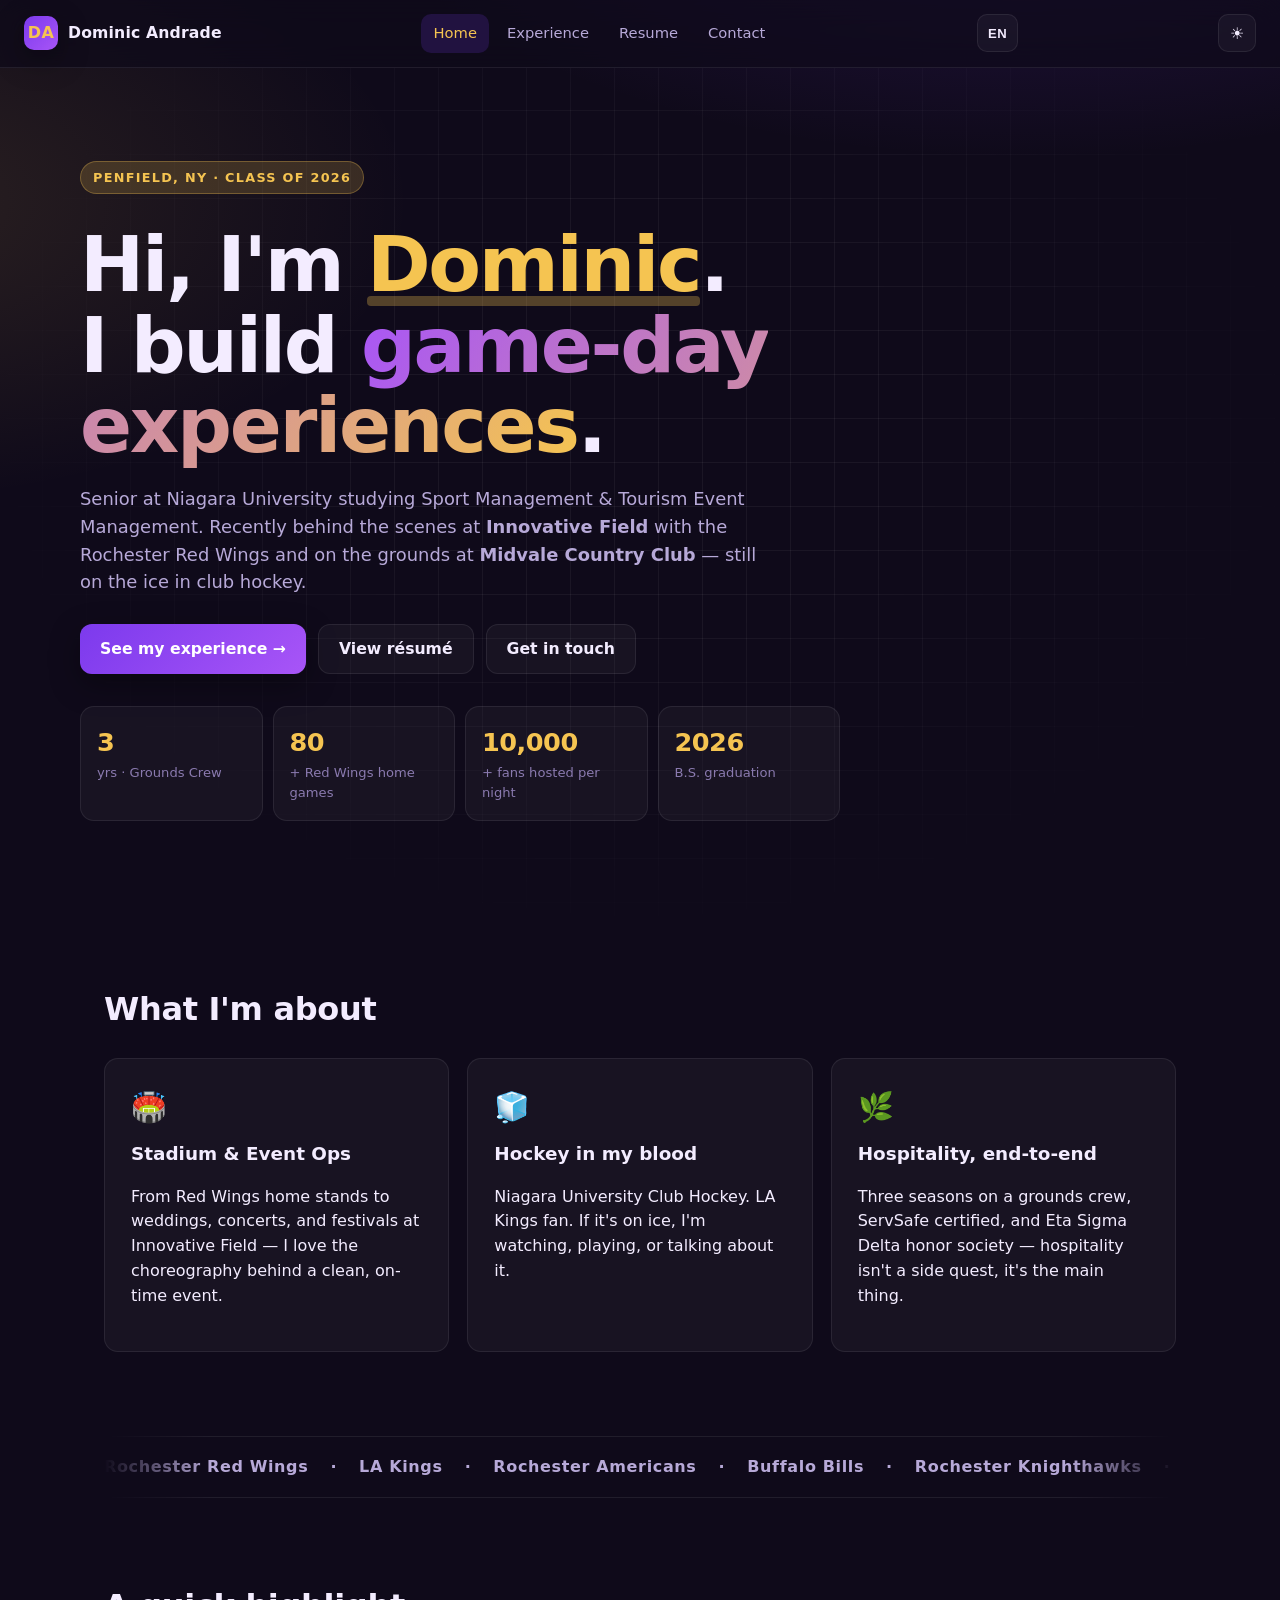
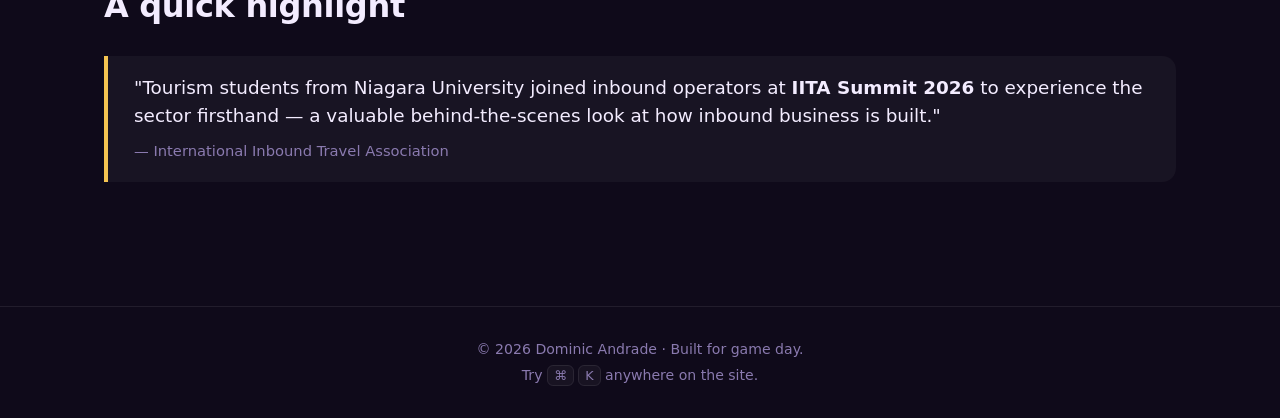
==== commit 32536960: "Revert "Tone down site for a more professional, less 'techy' feel" This reverts commit ea802556d6dcb" ====
--- a/index.html
+++ b/index.html
@@ -7,12 +7,14 @@
   <meta name="description" content="Dominic Andrade — senior at Niagara University studying Sport Management & Tourism Event Management. Rochester Red Wings ballpark operations intern." />
   <meta name="theme-color" content="#5b2a86" />
   <meta property="og:title" content="Dominic Andrade" />
-  <meta property="og:description" content="Sport & Event Management at Niagara University." />
+  <meta property="og:description" content="Building game-day experiences. Sport & Event Management at Niagara University." />
   <meta property="og:type" content="website" />
   <link rel="icon" href="data:image/svg+xml,%3Csvg xmlns='http://www.w3.org/2000/svg' viewBox='0 0 100 100'%3E%3Ccircle cx='50' cy='50' r='46' fill='%235b2a86'/%3E%3Ctext x='50' y='66' font-family='Georgia' font-size='52' text-anchor='middle' fill='%23f5c451' font-weight='700'%3ED%3C/text%3E%3C/svg%3E" />
   <link rel="stylesheet" href="assets/css/style.css" />
 </head>
 <body data-page="home">
+
+  <div class="cursor-glow" aria-hidden="true"></div>
 
   <header class="site-header">
     <a class="brand" href="./index.html">
@@ -35,11 +37,18 @@
 
   <main>
     <section class="hero">
+      <div class="hero-grid" aria-hidden="true"></div>
       <div class="hero-inner">
         <p class="eyebrow" data-i18n="home.eyebrow">Penfield, NY · Class of 2026</p>
-        <h1 class="hero-title" data-i18n="home.name">Dominic Andrade</h1>
-        <p class="hero-role" data-i18n="home.role">Sport &amp; Event Management</p>
-        <p class="hero-sub" data-i18n="home.sub">Senior at Niagara University studying Sport Management and Tourism Event Management. Ballpark operations intern with the Rochester Red Wings at Innovative Field. Grounds crew at Midvale Country Club. Member of Eta Sigma Delta, the international honor society for hospitality and tourism.</p>
+        <h1 class="hero-title">
+          <span data-i18n="home.hi">Hi, I'm </span><span id="typed-name" class="accent">Dominic</span>.
+          <br/><span data-i18n="home.build">I build </span><span class="accent-alt" data-i18n="home.gde">game-day experiences</span>.
+        </h1>
+        <p class="hero-sub" data-i18n="home.sub" data-i18n-html>
+          Senior at Niagara University studying Sport Management &amp; Tourism Event Management.
+          Recently behind the scenes at <strong>Innovative Field</strong> with the Rochester Red Wings
+          and on the grounds at <strong>Midvale Country Club</strong> — still on the ice in club hockey.
+        </p>
         <div class="cta-row">
           <a class="btn primary" href="./experience.html" data-i18n="home.cta.exp">See my experience →</a>
           <a class="btn ghost" href="./resume.html" data-i18n="home.cta.resume">View résumé</a>
@@ -54,25 +63,50 @@
       </div>
     </section>
 
-    <section class="section">
+    <section class="section reveal">
       <h2 class="section-title" data-i18n="home.about.title">What I'm about</h2>
       <div class="cards">
         <article class="card">
+          <div class="card-ico">🏟️</div>
           <h3 data-i18n="home.card1.h">Stadium &amp; Event Ops</h3>
           <p data-i18n="home.card1.p">From Red Wings home stands to weddings, concerts, and festivals at Innovative Field — I love the choreography behind a clean, on-time event.</p>
         </article>
         <article class="card">
+          <div class="card-ico">🧊</div>
           <h3 data-i18n="home.card2.h">Hockey in my blood</h3>
           <p data-i18n="home.card2.p">Niagara University Club Hockey. LA Kings fan. If it's on ice, I'm watching, playing, or talking about it.</p>
         </article>
         <article class="card">
+          <div class="card-ico">🌿</div>
           <h3 data-i18n="home.card3.h">Hospitality, end-to-end</h3>
           <p data-i18n="home.card3.p">Three seasons on a grounds crew, ServSafe certified, and Eta Sigma Delta honor society — hospitality isn't a side quest, it's the main thing.</p>
         </article>
       </div>
     </section>
 
-    <section class="section">
+    <section class="section marquee-wrap reveal" aria-label="Teams and organizations I root for">
+      <div class="marquee">
+        <div class="marquee-track">
+          <span>Rochester Red Wings</span><span>·</span>
+          <span>LA Kings</span><span>·</span>
+          <span>Rochester Americans</span><span>·</span>
+          <span>Buffalo Bills</span><span>·</span>
+          <span>Rochester Knighthawks</span><span>·</span>
+          <span>Niagara University</span><span>·</span>
+          <span>Midvale CC</span><span>·</span>
+          <!-- duplicate for seamless loop -->
+          <span>Rochester Red Wings</span><span>·</span>
+          <span>LA Kings</span><span>·</span>
+          <span>Rochester Americans</span><span>·</span>
+          <span>Buffalo Bills</span><span>·</span>
+          <span>Rochester Knighthawks</span><span>·</span>
+          <span>Niagara University</span><span>·</span>
+          <span>Midvale CC</span><span>·</span>
+        </div>
+      </div>
+    </section>
+
+    <section class="section reveal">
       <h2 class="section-title" data-i18n="home.hl.title">A quick highlight</h2>
       <blockquote class="pull-quote">
         <p data-i18n="home.hl.body" data-i18n-html>"Tourism students from Niagara University joined inbound operators at <strong>IITA Summit 2026</strong> to experience the sector firsthand — a valuable behind-the-scenes look at how inbound business is built."</p>
@@ -82,8 +116,16 @@
   </main>
 
   <footer class="site-footer">
-    <p>© <span id="year"></span> Dominic Andrade · <span data-i18n="footer.tag">Sport &amp; Event Management · Niagara University</span></p>
+    <p>© <span id="year"></span> Dominic Andrade · <span data-i18n="footer.tag">Built for game day.</span></p>
+    <p class="kbd-hint" data-i18n="footer.kbd" data-i18n-html>Try <kbd>⌘</kbd> <kbd>K</kbd> anywhere on the site.</p>
   </footer>
+
+  <div id="palette" class="palette" hidden>
+    <div class="palette-inner" role="dialog" aria-label="Command palette">
+      <input id="palette-input" type="text" placeholder="Jump to… (home, experience, contact, rink, arcade, email, linkedin)" data-i18n-attr="placeholder:palette.placeholder" autocomplete="off" />
+      <ul id="palette-list"></ul>
+    </div>
+  </div>
 
   <script src="assets/js/main.js" defer></script>
 </body>
--- a/assets/css/style.css
+++ b/assets/css/style.css
@@ -38,13 +38,29 @@
 body {
   font-family: -apple-system, BlinkMacSystemFont, "Segoe UI", Roboto, "Inter", system-ui, sans-serif;
   color: var(--text);
-  background: var(--bg);
+  background:
+    radial-gradient(1200px 600px at 80% -10%, rgba(124,58,237,0.25), transparent 60%),
+    radial-gradient(900px 500px at -10% 10%, rgba(245,196,81,0.12), transparent 60%),
+    var(--bg);
   min-height: 100vh;
-  line-height: 1.6;
+  line-height: 1.55;
   -webkit-font-smoothing: antialiased;
+  overflow-x: hidden;
 }
 a { color: var(--accent); text-decoration: none; }
 a:hover { color: var(--accent-2); }
+
+/* cursor glow */
+.cursor-glow {
+  position: fixed; pointer-events: none; z-index: 0;
+  width: 480px; height: 480px; border-radius: 50%;
+  background: radial-gradient(closest-side, rgba(168,85,247,0.20), rgba(168,85,247,0) 70%);
+  transform: translate(-50%, -50%);
+  transition: opacity .3s;
+  mix-blend-mode: screen;
+  left: -9999px; top: -9999px;
+}
+@media (hover: none) { .cursor-glow { display: none; } }
 
 /* ===== Header ===== */
 .site-header {
@@ -102,40 +118,64 @@
 .lead { color: var(--text-dim); max-width: 720px; font-size: 1.08rem; }
 
 /* ===== Hero ===== */
-.hero { position: relative; padding: 72px 24px 56px; }
-.hero-inner { max-width: var(--max); margin: 0 auto; }
+.hero { position: relative; overflow: hidden; padding: 80px 24px 100px; }
+.hero-inner { max-width: var(--max); margin: 0 auto; position: relative; z-index: 2; }
+.hero-grid {
+  position: absolute; inset: -2px;
+  background-image:
+    linear-gradient(to right, rgba(255,255,255,0.05) 1px, transparent 1px),
+    linear-gradient(to bottom, rgba(255,255,255,0.05) 1px, transparent 1px);
+  background-size: 44px 44px;
+  mask-image: radial-gradient(ellipse at 50% 40%, black 30%, transparent 75%);
+  z-index: 1;
+}
+[data-theme="light"] .hero-grid {
+  background-image:
+    linear-gradient(to right, rgba(20,10,40,0.08) 1px, transparent 1px),
+    linear-gradient(to bottom, rgba(20,10,40,0.08) 1px, transparent 1px);
+}
 .eyebrow {
   display: inline-block;
-  font-size: 0.78rem; font-weight: 600; letter-spacing: .1em; text-transform: uppercase;
-  color: var(--text-dim);
+  font-size: 0.8rem; font-weight: 600; letter-spacing: .1em; text-transform: uppercase;
+  padding: 6px 12px; border-radius: 999px;
+  background: color-mix(in srgb, var(--accent) 18%, transparent);
+  color: var(--accent);
+  border: 1px solid color-mix(in srgb, var(--accent) 30%, transparent);
 }
 .hero-title {
-  font-size: clamp(2rem, 3vw + 1rem, 3rem);
-  line-height: 1.1;
-  margin: 12px 0 6px;
-  letter-spacing: -0.02em;
-  font-weight: 700;
-  color: var(--text);
-}
-.hero-role {
-  color: var(--accent);
-  font-size: clamp(1.1rem, 1vw + 0.8rem, 1.4rem);
-  font-weight: 600; margin: 0 0 20px;
-}
-.hero-sub { max-width: 720px; color: var(--text-dim); font-size: 1.05rem; line-height: 1.6; }
-.cta-row { display: flex; flex-wrap: wrap; gap: 10px; margin: 26px 0 30px; }
+  font-size: clamp(2.4rem, 5vw + 1rem, 4.8rem);
+  line-height: 1.05;
+  margin: 18px 0 18px;
+  letter-spacing: -0.03em;
+  font-weight: 800;
+}
+.accent { color: var(--accent); position: relative; }
+.accent::after {
+  content: ""; position: absolute; left: 0; right: 0; bottom: 3px; height: 10px;
+  background: color-mix(in srgb, var(--accent) 30%, transparent);
+  z-index: -1; border-radius: 4px;
+}
+.accent-alt {
+  background: linear-gradient(120deg, var(--brand-2), var(--accent));
+  -webkit-background-clip: text; background-clip: text; color: transparent;
+}
+.hero-sub { max-width: 700px; color: var(--text-dim); font-size: 1.12rem; }
+.cta-row { display: flex; flex-wrap: wrap; gap: 12px; margin: 28px 0 32px; }
 .btn {
   display: inline-flex; align-items: center; gap: 8px;
-  padding: 11px 20px; border-radius: 8px; font-weight: 600;
+  padding: 12px 20px; border-radius: 12px; font-weight: 600;
   border: 1px solid var(--border); cursor: pointer;
-  font-size: 0.95rem;
-}
+  transition: transform .15s, box-shadow .2s, background .2s;
+  font-size: 0.98rem;
+}
+.btn.small { padding: 8px 14px; font-size: 0.88rem; }
 .btn.primary {
-  background: var(--brand); color: white; border-color: var(--brand);
-}
-.btn.primary:hover { background: var(--brand-2); border-color: var(--brand-2); }
-.btn.ghost { background: transparent; color: var(--text); }
-.btn.ghost:hover { background: var(--card); }
+  background: linear-gradient(135deg, var(--brand), var(--brand-2));
+  color: white; border: none; box-shadow: var(--shadow);
+}
+.btn.primary:hover { transform: translateY(-2px); box-shadow: 0 14px 36px rgba(124,58,237,0.45); }
+.btn.ghost { background: var(--card); color: var(--text); }
+.btn.ghost:hover { background: var(--surface-2); }
 
 .stat-strip {
   list-style: none; padding: 0; margin: 12px 0 0;
@@ -147,17 +187,35 @@
   padding: 16px; border-radius: 14px;
   display: flex; flex-direction: column;
 }
-.stat-strip .num { font-size: 1.4rem; font-weight: 700; color: var(--text); letter-spacing: -0.01em; }
-.stat-strip .lbl { font-size: 0.8rem; color: var(--muted); margin-top: 2px; }
+.stat-strip .num { font-size: 1.6rem; font-weight: 800; color: var(--accent); letter-spacing: -0.02em; }
+.stat-strip .lbl { font-size: 0.82rem; color: var(--muted); }
 
 /* ===== Cards ===== */
 .cards { display: grid; grid-template-columns: repeat(auto-fit, minmax(260px, 1fr)); gap: 18px; }
 .card {
-  padding: 24px; border-radius: 10px;
-  background: var(--card); border: 1px solid var(--border);
-}
-.card h3 { margin: 0 0 8px; font-size: 1.1rem; }
-.card p { color: var(--text-dim); margin: 0; }
+  padding: 26px; border-radius: var(--radius);
+  background: var(--card); border: 1px solid var(--border);
+  transition: transform .2s, border-color .2s, background .2s;
+}
+.card:hover { transform: translateY(-4px); border-color: color-mix(in srgb, var(--brand) 60%, transparent); }
+.card-ico { font-size: 1.8rem; margin-bottom: 10px; }
+.card h3 { margin: 4px 0 8px; font-size: 1.15rem; }
+
+/* ===== Marquee ===== */
+.marquee-wrap { padding-top: 20px; padding-bottom: 20px; }
+.marquee {
+  overflow: hidden;
+  border-top: 1px solid var(--border);
+  border-bottom: 1px solid var(--border);
+  padding: 18px 0;
+  mask-image: linear-gradient(to right, transparent, black 10%, black 90%, transparent);
+}
+.marquee-track {
+  display: inline-flex; gap: 22px; white-space: nowrap;
+  animation: marquee 40s linear infinite;
+  color: var(--text-dim); font-weight: 600; letter-spacing: .04em;
+}
+@keyframes marquee { to { transform: translateX(-50%); } }
 
 /* ===== Pull quote ===== */
 .pull-quote {
@@ -183,8 +241,10 @@
 }
 .tl-card {
   background: var(--card); border: 1px solid var(--border);
-  padding: 20px 22px; border-radius: 10px;
-}
+  padding: 20px 22px; border-radius: var(--radius);
+  transition: border-color .2s;
+}
+.tl-card:hover { border-color: color-mix(in srgb, var(--brand) 50%, transparent); }
 .tl-card header { display: flex; flex-wrap: wrap; gap: 6px 14px; align-items: baseline; }
 .tl-card h3 { margin: 0 0 4px; font-size: 1.1rem; }
 .tl-org { color: var(--text-dim); font-weight: 500; font-size: 0.95rem; }
@@ -204,7 +264,8 @@
 }
 .chip:hover { color: var(--text); }
 .chip.active {
-  background: var(--brand); color: white; border-color: var(--brand);
+  background: linear-gradient(135deg, var(--brand), var(--brand-2));
+  color: white; border-color: transparent;
 }
 
 /* ===== Split ===== */
@@ -230,22 +291,37 @@
 .skill span { font-size: 0.92rem; color: var(--text-dim); }
 .bar { height: 10px; background: var(--card); border-radius: 999px; overflow: hidden; margin-top: 6px; border: 1px solid var(--border); }
 .bar i {
-  display: block; height: 100%; width: var(--v);
-  background: var(--brand); border-radius: 999px;
-}
+  display: block; height: 100%; width: 0;
+  background: linear-gradient(90deg, var(--brand), var(--accent));
+  border-radius: 999px; transition: width 1.1s cubic-bezier(.2,.9,.3,1);
+}
+.skills.in-view .bar i { width: var(--v); }
 
 /* ===== Contact ===== */
-.contact-grid { display: grid; grid-template-columns: repeat(auto-fit, minmax(240px, 1fr)); gap: 14px; margin: 24px 0 40px; }
+.contact-grid { display: grid; grid-template-columns: repeat(auto-fit, minmax(240px, 1fr)); gap: 16px; margin: 24px 0 40px; }
 .contact-card {
-  padding: 20px 22px; border-radius: 10px;
-  background: var(--card); border: 1px solid var(--border);
-  color: var(--text); display: block;
-}
-a.contact-card:hover { border-color: color-mix(in srgb, var(--brand) 45%, var(--border)); }
-.contact-card h3 { margin: 0 0 6px; font-size: 1.05rem; }
-.contact-card p { margin: 0; color: var(--text-dim); }
-.contact-detail { color: var(--text) !important; font-weight: 600; word-break: break-all; margin-bottom: 6px !important; }
-.contact-note { font-size: 0.9rem; }
+  padding: 22px; border-radius: var(--radius);
+  background: var(--card); border: 1px solid var(--border);
+  color: var(--text); display: block; min-height: 160px;
+  transition: transform .2s, border-color .2s;
+}
+.contact-card:hover { transform: translateY(-3px); border-color: color-mix(in srgb, var(--brand) 60%, transparent); }
+.contact-card h3 { margin: 6px 0; }
+.contact-card p { color: var(--text-dim); margin: 0; }
+.contact-ico {
+  width: 42px; height: 42px; border-radius: 10px;
+  background: linear-gradient(135deg, var(--brand), var(--brand-2));
+  color: var(--accent); display: grid; place-items: center;
+  font-weight: 800; font-size: 1.1rem;
+}
+.flip { perspective: 1000px; }
+.flip-inner { position: relative; transition: transform .6s; transform-style: preserve-3d; min-height: 140px; }
+.flip:hover .flip-inner { transform: rotateY(180deg); }
+.flip-front, .flip-back {
+  position: absolute; inset: 0; backface-visibility: hidden;
+}
+.flip-back { transform: rotateY(180deg); }
+.flip-back h3 { color: var(--accent); word-break: break-all; }
 
 .form-wrap { margin-top: 24px; }
 .muted { color: var(--muted); }
@@ -333,7 +409,7 @@
 @media (max-width: 600px) { .resume-section.two-col { grid-template-columns: 1fr; } }
 
 @media print {
-  .site-header, .site-footer, .resume-actions { display: none !important; }
+  .site-header, .site-footer, .cursor-glow, .palette, .resume-actions { display: none !important; }
   body { background: white !important; color: black !important; }
   .resume-doc { border: none; box-shadow: none; padding: 0; background: white; }
   .resume-section h3 { color: black; }
@@ -342,6 +418,31 @@
   .lead { display: none; }
 }
 
+/* ===== Command palette ===== */
+.palette {
+  position: fixed; inset: 0; background: rgba(0,0,0,0.5);
+  display: grid; place-items: start center; padding-top: 12vh; z-index: 100;
+  backdrop-filter: blur(6px);
+}
+.palette[hidden] { display: none; }
+.palette-inner {
+  width: min(560px, 92vw); background: var(--surface);
+  border: 1px solid var(--border); border-radius: 14px; overflow: hidden;
+  box-shadow: 0 30px 80px rgba(0,0,0,.5);
+}
+#palette-input {
+  width: 100%; padding: 16px 20px; background: transparent;
+  color: var(--text); border: none; font-size: 1rem; border-bottom: 1px solid var(--border);
+  outline: none;
+}
+#palette-list { list-style: none; padding: 6px; margin: 0; max-height: 50vh; overflow-y: auto; }
+#palette-list li {
+  padding: 10px 14px; border-radius: 10px; cursor: pointer;
+  display: flex; justify-content: space-between; color: var(--text-dim);
+}
+#palette-list li.sel, #palette-list li:hover { background: var(--surface-2); color: var(--text); }
+#palette-list small { color: var(--muted); }
+
 /* ===== Footer ===== */
 .site-footer {
   border-top: 1px solid var(--border); padding: 28px 24px; text-align: center;
@@ -352,6 +453,10 @@
   background: var(--card); border: 1px solid var(--border);
   padding: 2px 6px; border-radius: 6px; font-size: 0.8rem; font-family: inherit;
 }
+
+/* ===== Reveal animations ===== */
+.reveal { opacity: 0; transform: translateY(20px); transition: opacity .8s ease, transform .8s ease; }
+.reveal.in-view { opacity: 1; transform: none; }
 
 /* ===== Responsive ===== */
 @media (max-width: 720px) {
@@ -363,4 +468,22 @@
 }
 @media (prefers-reduced-motion: reduce) {
   * { animation-duration: 0.001ms !important; transition-duration: 0.001ms !important; }
-}
+  .reveal { opacity: 1; transform: none; }
+}
+
+/* ===== Photos ===== */
+.feature-photo { margin: 0 auto; max-width: 720px; text-align: center; }
+.feature-photo img {
+  width: 100%; height: auto; display: block; border-radius: 16px;
+  border: 1px solid var(--border);
+  box-shadow: 0 12px 32px rgba(0,0,0,0.35);
+  object-fit: cover;
+}
+.feature-photo figcaption {
+  margin-top: 12px; color: var(--text-dim); font-size: 0.92rem; font-style: italic;
+}
+.tl-photo {
+  width: 100%; max-height: 280px; object-fit: cover;
+  border-radius: 12px; margin: 10px 0 14px;
+  border: 1px solid var(--border);
+}
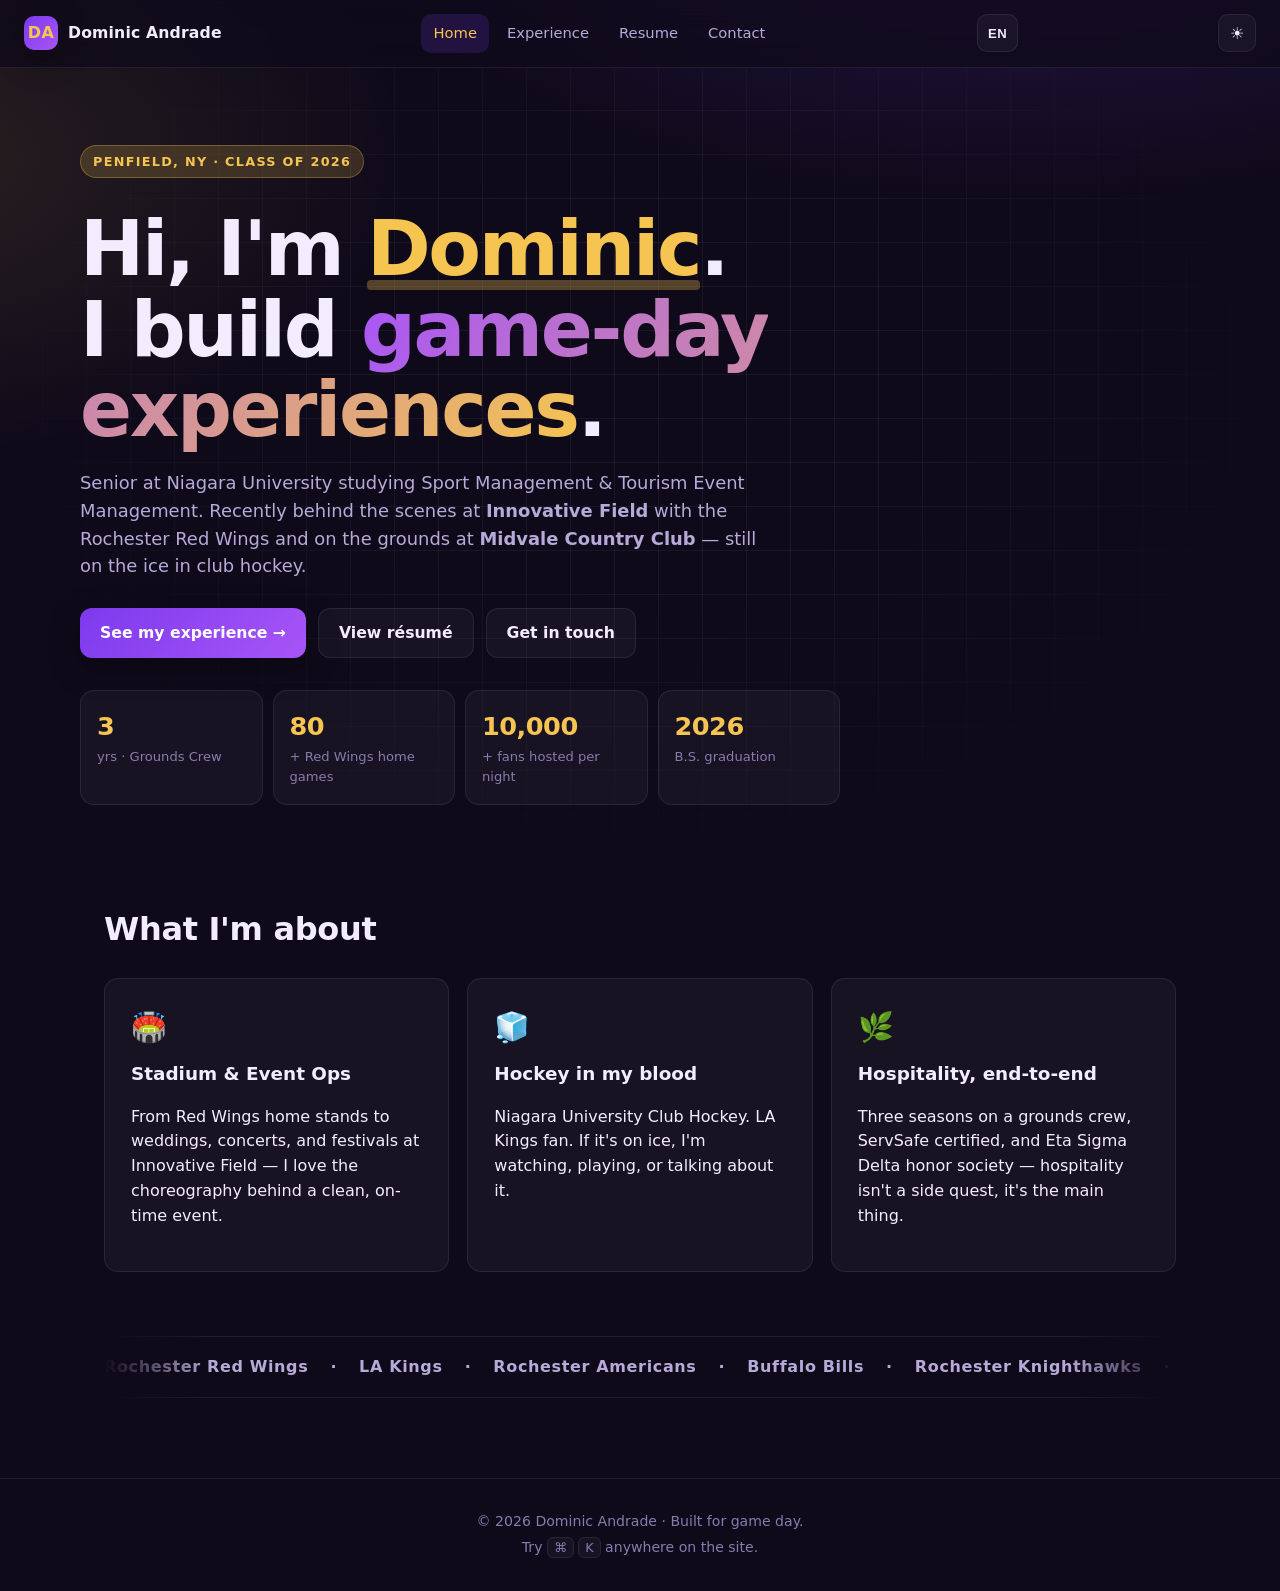
==== commit 5934e152: "Simplify layout — fewer sections, tighter spacing Drops the IITA pull-quote section from the home pa" ====
--- a/index.html
+++ b/index.html
@@ -106,13 +106,6 @@
       </div>
     </section>
 
-    <section class="section reveal">
-      <h2 class="section-title" data-i18n="home.hl.title">A quick highlight</h2>
-      <blockquote class="pull-quote">
-        <p data-i18n="home.hl.body" data-i18n-html>"Tourism students from Niagara University joined inbound operators at <strong>IITA Summit 2026</strong> to experience the sector firsthand — a valuable behind-the-scenes look at how inbound business is built."</p>
-        <cite data-i18n="home.hl.cite">— International Inbound Travel Association</cite>
-      </blockquote>
-    </section>
   </main>
 
   <footer class="site-footer">
--- a/assets/css/style.css
+++ b/assets/css/style.css
@@ -104,7 +104,7 @@
 main { position: relative; z-index: 1; }
 .container { max-width: var(--max); margin: 0 auto; padding: 48px 24px; }
 .container.narrow { max-width: 820px; }
-.section { max-width: var(--max); margin: 0 auto; padding: 64px 24px; }
+.section { max-width: var(--max); margin: 0 auto; padding: 44px 24px; }
 .section-title {
   font-size: clamp(1.4rem, 2vw + 1rem, 2rem);
   margin: 0 0 24px;
@@ -118,7 +118,7 @@
 .lead { color: var(--text-dim); max-width: 720px; font-size: 1.08rem; }
 
 /* ===== Hero ===== */
-.hero { position: relative; overflow: hidden; padding: 80px 24px 100px; }
+.hero { position: relative; overflow: hidden; padding: 64px 24px 56px; }
 .hero-inner { max-width: var(--max); margin: 0 auto; position: relative; z-index: 2; }
 .hero-grid {
   position: absolute; inset: -2px;
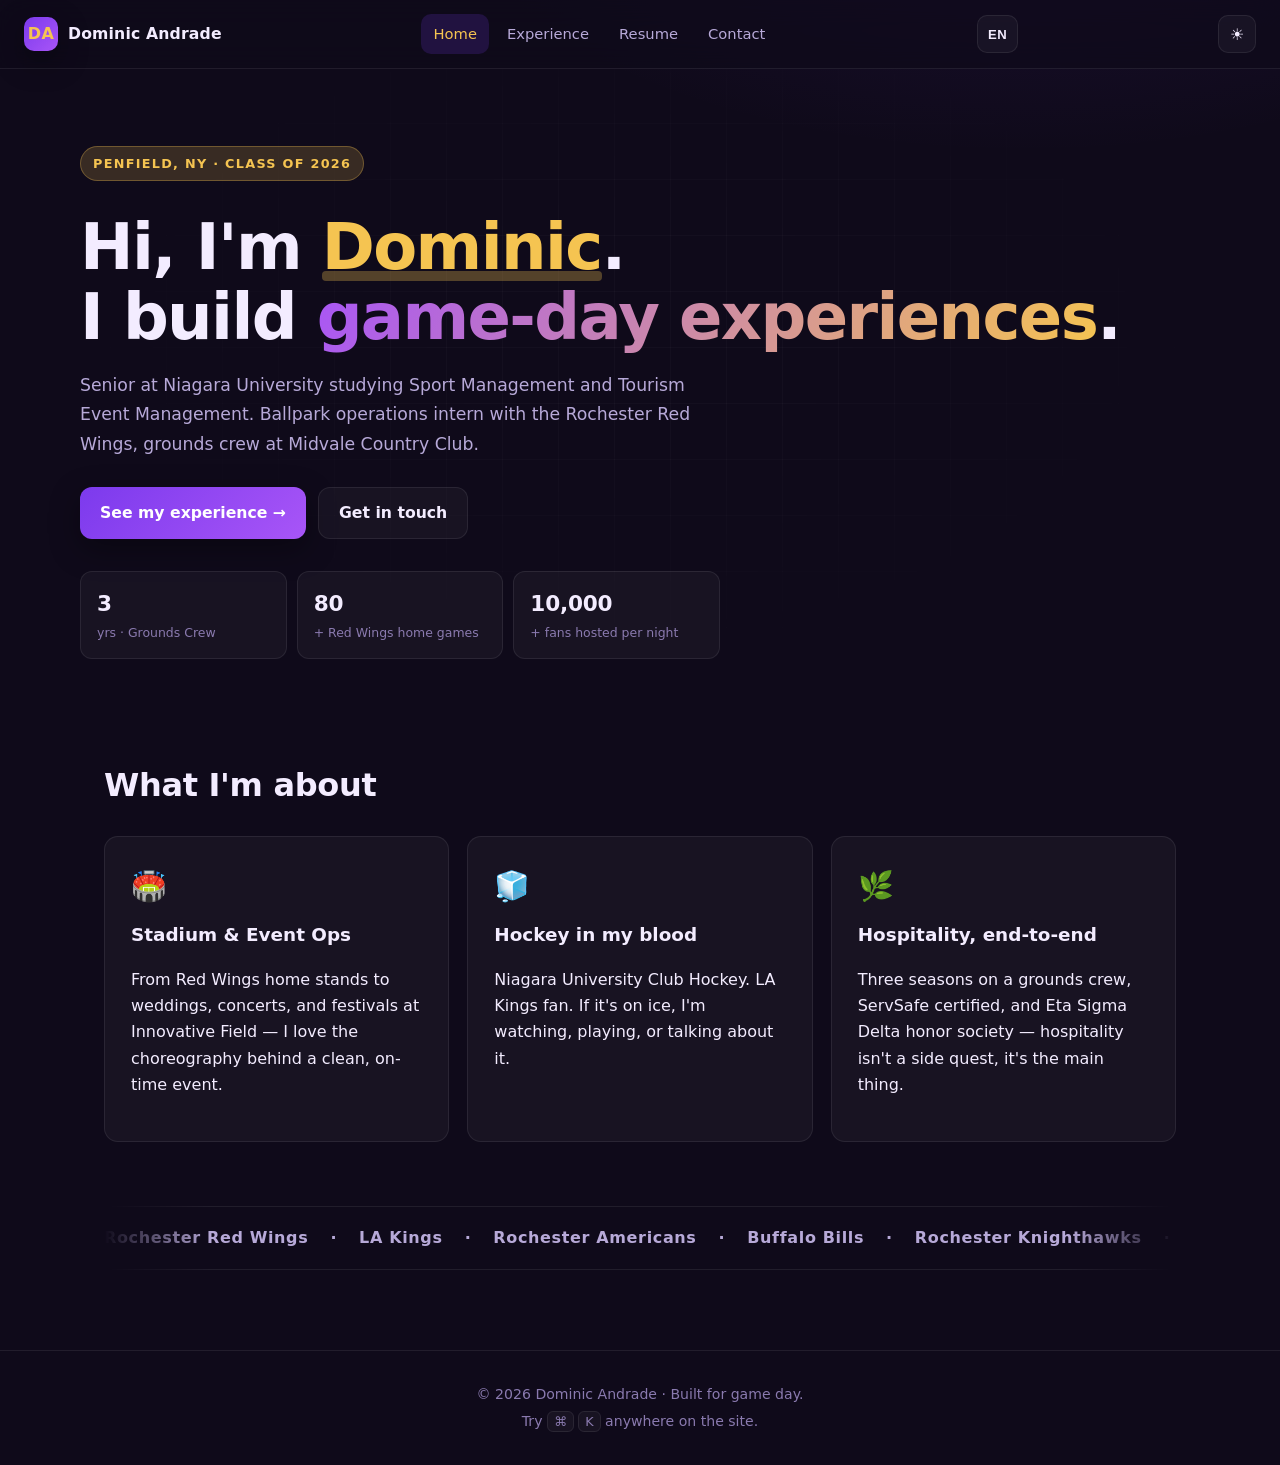
==== commit 7404c997: "Easier on the eyes — calmer hero, less visual noise Trims the home page CTA row from three buttons t" ====
--- a/index.html
+++ b/index.html
@@ -44,21 +44,15 @@
           <span data-i18n="home.hi">Hi, I'm </span><span id="typed-name" class="accent">Dominic</span>.
           <br/><span data-i18n="home.build">I build </span><span class="accent-alt" data-i18n="home.gde">game-day experiences</span>.
         </h1>
-        <p class="hero-sub" data-i18n="home.sub" data-i18n-html>
-          Senior at Niagara University studying Sport Management &amp; Tourism Event Management.
-          Recently behind the scenes at <strong>Innovative Field</strong> with the Rochester Red Wings
-          and on the grounds at <strong>Midvale Country Club</strong> — still on the ice in club hockey.
-        </p>
+        <p class="hero-sub" data-i18n="home.sub">Senior at Niagara University studying Sport Management and Tourism Event Management. Ballpark operations intern with the Rochester Red Wings, grounds crew at Midvale Country Club.</p>
         <div class="cta-row">
           <a class="btn primary" href="./experience.html" data-i18n="home.cta.exp">See my experience →</a>
-          <a class="btn ghost" href="./resume.html" data-i18n="home.cta.resume">View résumé</a>
           <a class="btn ghost" href="./contact.html" data-i18n="home.cta.contact">Get in touch</a>
         </div>
         <ul class="stat-strip" aria-label="Quick stats">
           <li><span class="num" data-count="3">0</span><span class="lbl" data-i18n="home.stat.grounds">yrs · Grounds Crew</span></li>
           <li><span class="num" data-count="80">0</span><span class="lbl" data-i18n="home.stat.games">+ Red Wings home games</span></li>
           <li><span class="num" data-count="10000">0</span><span class="lbl" data-i18n="home.stat.fans">+ fans hosted per night</span></li>
-          <li><span class="num" data-count="2026" data-raw="true">0</span><span class="lbl" data-i18n="home.stat.grad">B.S. graduation</span></li>
         </ul>
       </div>
     </section>
--- a/assets/css/style.css
+++ b/assets/css/style.css
@@ -39,11 +39,10 @@
   font-family: -apple-system, BlinkMacSystemFont, "Segoe UI", Roboto, "Inter", system-ui, sans-serif;
   color: var(--text);
   background:
-    radial-gradient(1200px 600px at 80% -10%, rgba(124,58,237,0.25), transparent 60%),
-    radial-gradient(900px 500px at -10% 10%, rgba(245,196,81,0.12), transparent 60%),
+    radial-gradient(1000px 500px at 80% -10%, rgba(124,58,237,0.12), transparent 60%),
     var(--bg);
   min-height: 100vh;
-  line-height: 1.55;
+  line-height: 1.65;
   -webkit-font-smoothing: antialiased;
   overflow-x: hidden;
 }
@@ -53,8 +52,8 @@
 /* cursor glow */
 .cursor-glow {
   position: fixed; pointer-events: none; z-index: 0;
-  width: 480px; height: 480px; border-radius: 50%;
-  background: radial-gradient(closest-side, rgba(168,85,247,0.20), rgba(168,85,247,0) 70%);
+  width: 360px; height: 360px; border-radius: 50%;
+  background: radial-gradient(closest-side, rgba(168,85,247,0.10), rgba(168,85,247,0) 70%);
   transform: translate(-50%, -50%);
   transition: opacity .3s;
   mix-blend-mode: screen;
@@ -115,7 +114,7 @@
   font-size: clamp(2rem, 3vw + 1rem, 3rem);
   margin: 0 0 12px; letter-spacing: -0.02em;
 }
-.lead { color: var(--text-dim); max-width: 720px; font-size: 1.08rem; }
+.lead { color: var(--text-dim); max-width: 680px; font-size: 1.05rem; line-height: 1.65; }
 
 /* ===== Hero ===== */
 .hero { position: relative; overflow: hidden; padding: 64px 24px 56px; }
@@ -123,16 +122,16 @@
 .hero-grid {
   position: absolute; inset: -2px;
   background-image:
-    linear-gradient(to right, rgba(255,255,255,0.05) 1px, transparent 1px),
-    linear-gradient(to bottom, rgba(255,255,255,0.05) 1px, transparent 1px);
-  background-size: 44px 44px;
-  mask-image: radial-gradient(ellipse at 50% 40%, black 30%, transparent 75%);
+    linear-gradient(to right, rgba(255,255,255,0.025) 1px, transparent 1px),
+    linear-gradient(to bottom, rgba(255,255,255,0.025) 1px, transparent 1px);
+  background-size: 56px 56px;
+  mask-image: radial-gradient(ellipse at 50% 40%, black 20%, transparent 65%);
   z-index: 1;
 }
 [data-theme="light"] .hero-grid {
   background-image:
-    linear-gradient(to right, rgba(20,10,40,0.08) 1px, transparent 1px),
-    linear-gradient(to bottom, rgba(20,10,40,0.08) 1px, transparent 1px);
+    linear-gradient(to right, rgba(20,10,40,0.04) 1px, transparent 1px),
+    linear-gradient(to bottom, rgba(20,10,40,0.04) 1px, transparent 1px);
 }
 .eyebrow {
   display: inline-block;
@@ -143,10 +142,10 @@
   border: 1px solid color-mix(in srgb, var(--accent) 30%, transparent);
 }
 .hero-title {
-  font-size: clamp(2.4rem, 5vw + 1rem, 4.8rem);
-  line-height: 1.05;
+  font-size: clamp(2.2rem, 4vw + 1rem, 4rem);
+  line-height: 1.1;
   margin: 18px 0 18px;
-  letter-spacing: -0.03em;
+  letter-spacing: -0.025em;
   font-weight: 800;
 }
 .accent { color: var(--accent); position: relative; }
@@ -159,7 +158,7 @@
   background: linear-gradient(120deg, var(--brand-2), var(--accent));
   -webkit-background-clip: text; background-clip: text; color: transparent;
 }
-.hero-sub { max-width: 700px; color: var(--text-dim); font-size: 1.12rem; }
+.hero-sub { max-width: 640px; color: var(--text-dim); font-size: 1.08rem; line-height: 1.7; }
 .cta-row { display: flex; flex-wrap: wrap; gap: 12px; margin: 28px 0 32px; }
 .btn {
   display: inline-flex; align-items: center; gap: 8px;
@@ -179,16 +178,16 @@
 
 .stat-strip {
   list-style: none; padding: 0; margin: 12px 0 0;
-  display: grid; grid-template-columns: repeat(4, minmax(0, 1fr));
-  gap: 10px; max-width: 760px;
+  display: grid; grid-template-columns: repeat(3, minmax(0, 1fr));
+  gap: 10px; max-width: 640px;
 }
 .stat-strip li {
   background: var(--card); border: 1px solid var(--border);
-  padding: 16px; border-radius: 14px;
+  padding: 14px 16px; border-radius: 12px;
   display: flex; flex-direction: column;
 }
-.stat-strip .num { font-size: 1.6rem; font-weight: 800; color: var(--accent); letter-spacing: -0.02em; }
-.stat-strip .lbl { font-size: 0.82rem; color: var(--muted); }
+.stat-strip .num { font-size: 1.35rem; font-weight: 700; color: var(--text); letter-spacing: -0.01em; }
+.stat-strip .lbl { font-size: 0.78rem; color: var(--muted); margin-top: 2px; }
 
 /* ===== Cards ===== */
 .cards { display: grid; grid-template-columns: repeat(auto-fit, minmax(260px, 1fr)); gap: 18px; }
@@ -197,7 +196,7 @@
   background: var(--card); border: 1px solid var(--border);
   transition: transform .2s, border-color .2s, background .2s;
 }
-.card:hover { transform: translateY(-4px); border-color: color-mix(in srgb, var(--brand) 60%, transparent); }
+.card:hover { border-color: color-mix(in srgb, var(--brand) 50%, transparent); }
 .card-ico { font-size: 1.8rem; margin-bottom: 10px; }
 .card h3 { margin: 4px 0 8px; font-size: 1.15rem; }
 
@@ -252,8 +251,8 @@
 .tags { list-style: none; padding: 0; display: flex; flex-wrap: wrap; gap: 6px; margin: 12px 0 0; }
 .tags li {
   font-size: 0.78rem; padding: 4px 10px; border-radius: 999px;
-  background: color-mix(in srgb, var(--brand) 18%, transparent);
-  color: var(--text); border: 1px solid var(--border);
+  background: color-mix(in srgb, var(--brand) 10%, transparent);
+  color: var(--text-dim); border: 1px solid var(--border);
 }
 
 .filter-row { display: flex; gap: 8px; margin: 18px 0 6px; flex-wrap: wrap; }
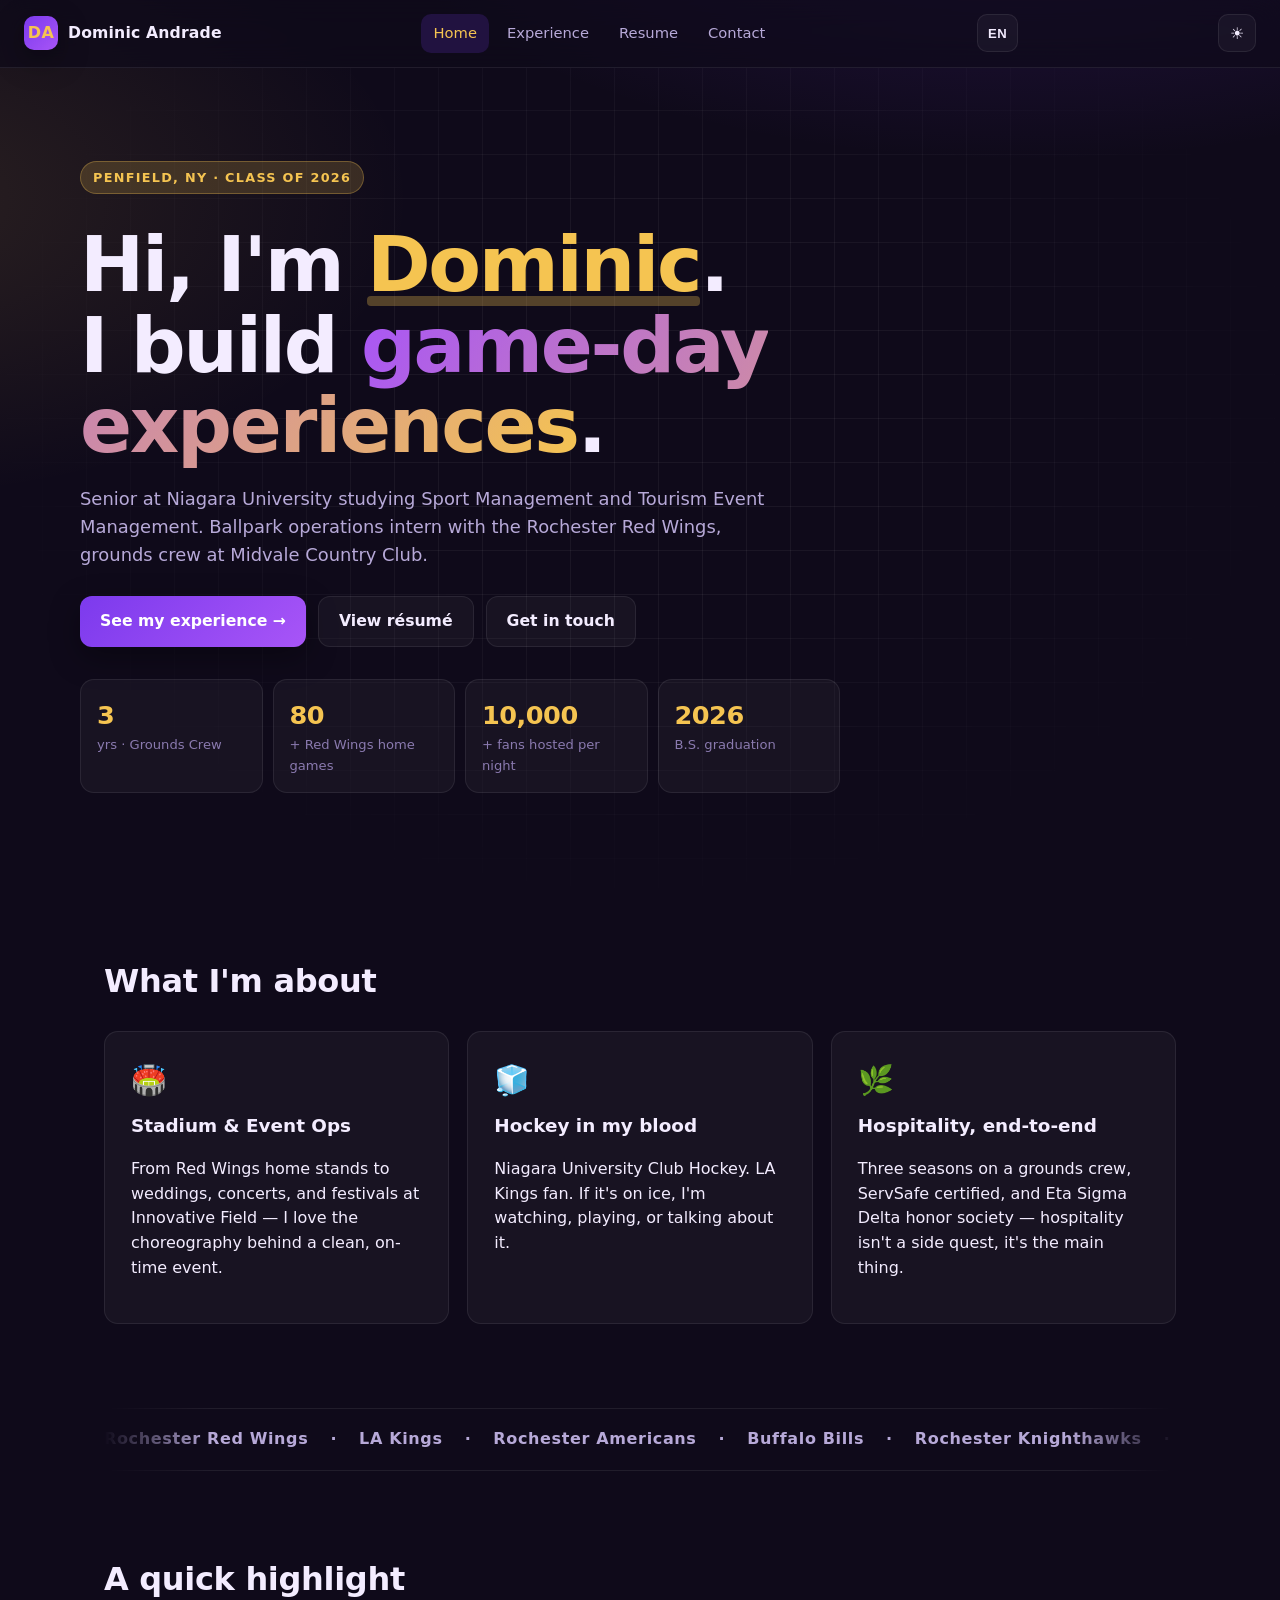
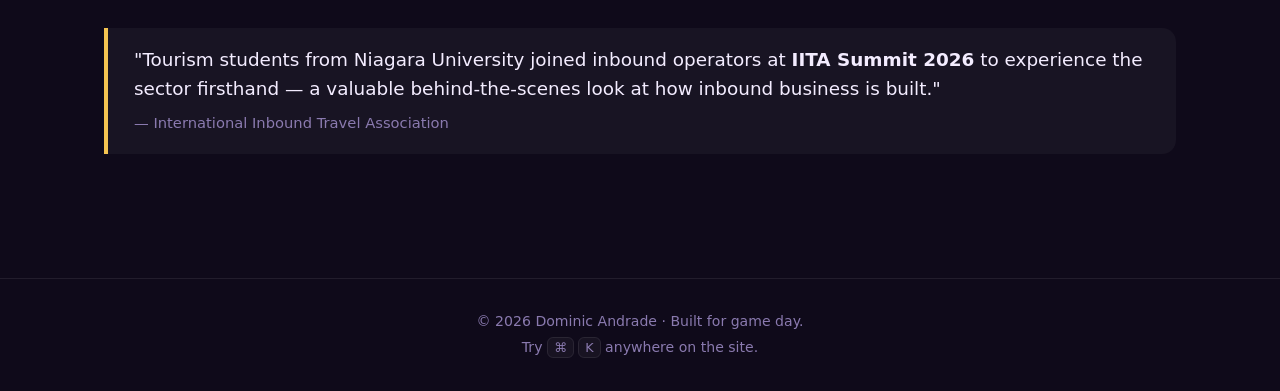
==== commit c49ec19c: "Revert "Simplify layout — fewer sections, tighter spacing" This reverts commit 5934e15220f71444ed856" ====
--- a/index.html
+++ b/index.html
@@ -44,15 +44,21 @@
           <span data-i18n="home.hi">Hi, I'm </span><span id="typed-name" class="accent">Dominic</span>.
           <br/><span data-i18n="home.build">I build </span><span class="accent-alt" data-i18n="home.gde">game-day experiences</span>.
         </h1>
-        <p class="hero-sub" data-i18n="home.sub">Senior at Niagara University studying Sport Management and Tourism Event Management. Ballpark operations intern with the Rochester Red Wings, grounds crew at Midvale Country Club.</p>
+        <p class="hero-sub" data-i18n="home.sub" data-i18n-html>
+          Senior at Niagara University studying Sport Management &amp; Tourism Event Management.
+          Recently behind the scenes at <strong>Innovative Field</strong> with the Rochester Red Wings
+          and on the grounds at <strong>Midvale Country Club</strong> — still on the ice in club hockey.
+        </p>
         <div class="cta-row">
           <a class="btn primary" href="./experience.html" data-i18n="home.cta.exp">See my experience →</a>
+          <a class="btn ghost" href="./resume.html" data-i18n="home.cta.resume">View résumé</a>
           <a class="btn ghost" href="./contact.html" data-i18n="home.cta.contact">Get in touch</a>
         </div>
         <ul class="stat-strip" aria-label="Quick stats">
           <li><span class="num" data-count="3">0</span><span class="lbl" data-i18n="home.stat.grounds">yrs · Grounds Crew</span></li>
           <li><span class="num" data-count="80">0</span><span class="lbl" data-i18n="home.stat.games">+ Red Wings home games</span></li>
           <li><span class="num" data-count="10000">0</span><span class="lbl" data-i18n="home.stat.fans">+ fans hosted per night</span></li>
+          <li><span class="num" data-count="2026" data-raw="true">0</span><span class="lbl" data-i18n="home.stat.grad">B.S. graduation</span></li>
         </ul>
       </div>
     </section>
@@ -100,6 +106,13 @@
       </div>
     </section>
 
+    <section class="section reveal">
+      <h2 class="section-title" data-i18n="home.hl.title">A quick highlight</h2>
+      <blockquote class="pull-quote">
+        <p data-i18n="home.hl.body" data-i18n-html>"Tourism students from Niagara University joined inbound operators at <strong>IITA Summit 2026</strong> to experience the sector firsthand — a valuable behind-the-scenes look at how inbound business is built."</p>
+        <cite data-i18n="home.hl.cite">— International Inbound Travel Association</cite>
+      </blockquote>
+    </section>
   </main>
 
   <footer class="site-footer">
--- a/assets/css/style.css
+++ b/assets/css/style.css
@@ -39,10 +39,11 @@
   font-family: -apple-system, BlinkMacSystemFont, "Segoe UI", Roboto, "Inter", system-ui, sans-serif;
   color: var(--text);
   background:
-    radial-gradient(1000px 500px at 80% -10%, rgba(124,58,237,0.12), transparent 60%),
+    radial-gradient(1200px 600px at 80% -10%, rgba(124,58,237,0.25), transparent 60%),
+    radial-gradient(900px 500px at -10% 10%, rgba(245,196,81,0.12), transparent 60%),
     var(--bg);
   min-height: 100vh;
-  line-height: 1.65;
+  line-height: 1.55;
   -webkit-font-smoothing: antialiased;
   overflow-x: hidden;
 }
@@ -52,8 +53,8 @@
 /* cursor glow */
 .cursor-glow {
   position: fixed; pointer-events: none; z-index: 0;
-  width: 360px; height: 360px; border-radius: 50%;
-  background: radial-gradient(closest-side, rgba(168,85,247,0.10), rgba(168,85,247,0) 70%);
+  width: 480px; height: 480px; border-radius: 50%;
+  background: radial-gradient(closest-side, rgba(168,85,247,0.20), rgba(168,85,247,0) 70%);
   transform: translate(-50%, -50%);
   transition: opacity .3s;
   mix-blend-mode: screen;
@@ -103,7 +104,7 @@
 main { position: relative; z-index: 1; }
 .container { max-width: var(--max); margin: 0 auto; padding: 48px 24px; }
 .container.narrow { max-width: 820px; }
-.section { max-width: var(--max); margin: 0 auto; padding: 44px 24px; }
+.section { max-width: var(--max); margin: 0 auto; padding: 64px 24px; }
 .section-title {
   font-size: clamp(1.4rem, 2vw + 1rem, 2rem);
   margin: 0 0 24px;
@@ -114,24 +115,24 @@
   font-size: clamp(2rem, 3vw + 1rem, 3rem);
   margin: 0 0 12px; letter-spacing: -0.02em;
 }
-.lead { color: var(--text-dim); max-width: 680px; font-size: 1.05rem; line-height: 1.65; }
+.lead { color: var(--text-dim); max-width: 720px; font-size: 1.08rem; }
 
 /* ===== Hero ===== */
-.hero { position: relative; overflow: hidden; padding: 64px 24px 56px; }
+.hero { position: relative; overflow: hidden; padding: 80px 24px 100px; }
 .hero-inner { max-width: var(--max); margin: 0 auto; position: relative; z-index: 2; }
 .hero-grid {
   position: absolute; inset: -2px;
   background-image:
-    linear-gradient(to right, rgba(255,255,255,0.025) 1px, transparent 1px),
-    linear-gradient(to bottom, rgba(255,255,255,0.025) 1px, transparent 1px);
-  background-size: 56px 56px;
-  mask-image: radial-gradient(ellipse at 50% 40%, black 20%, transparent 65%);
+    linear-gradient(to right, rgba(255,255,255,0.05) 1px, transparent 1px),
+    linear-gradient(to bottom, rgba(255,255,255,0.05) 1px, transparent 1px);
+  background-size: 44px 44px;
+  mask-image: radial-gradient(ellipse at 50% 40%, black 30%, transparent 75%);
   z-index: 1;
 }
 [data-theme="light"] .hero-grid {
   background-image:
-    linear-gradient(to right, rgba(20,10,40,0.04) 1px, transparent 1px),
-    linear-gradient(to bottom, rgba(20,10,40,0.04) 1px, transparent 1px);
+    linear-gradient(to right, rgba(20,10,40,0.08) 1px, transparent 1px),
+    linear-gradient(to bottom, rgba(20,10,40,0.08) 1px, transparent 1px);
 }
 .eyebrow {
   display: inline-block;
@@ -142,10 +143,10 @@
   border: 1px solid color-mix(in srgb, var(--accent) 30%, transparent);
 }
 .hero-title {
-  font-size: clamp(2.2rem, 4vw + 1rem, 4rem);
-  line-height: 1.1;
+  font-size: clamp(2.4rem, 5vw + 1rem, 4.8rem);
+  line-height: 1.05;
   margin: 18px 0 18px;
-  letter-spacing: -0.025em;
+  letter-spacing: -0.03em;
   font-weight: 800;
 }
 .accent { color: var(--accent); position: relative; }
@@ -158,7 +159,7 @@
   background: linear-gradient(120deg, var(--brand-2), var(--accent));
   -webkit-background-clip: text; background-clip: text; color: transparent;
 }
-.hero-sub { max-width: 640px; color: var(--text-dim); font-size: 1.08rem; line-height: 1.7; }
+.hero-sub { max-width: 700px; color: var(--text-dim); font-size: 1.12rem; }
 .cta-row { display: flex; flex-wrap: wrap; gap: 12px; margin: 28px 0 32px; }
 .btn {
   display: inline-flex; align-items: center; gap: 8px;
@@ -178,16 +179,16 @@
 
 .stat-strip {
   list-style: none; padding: 0; margin: 12px 0 0;
-  display: grid; grid-template-columns: repeat(3, minmax(0, 1fr));
-  gap: 10px; max-width: 640px;
+  display: grid; grid-template-columns: repeat(4, minmax(0, 1fr));
+  gap: 10px; max-width: 760px;
 }
 .stat-strip li {
   background: var(--card); border: 1px solid var(--border);
-  padding: 14px 16px; border-radius: 12px;
+  padding: 16px; border-radius: 14px;
   display: flex; flex-direction: column;
 }
-.stat-strip .num { font-size: 1.35rem; font-weight: 700; color: var(--text); letter-spacing: -0.01em; }
-.stat-strip .lbl { font-size: 0.78rem; color: var(--muted); margin-top: 2px; }
+.stat-strip .num { font-size: 1.6rem; font-weight: 800; color: var(--accent); letter-spacing: -0.02em; }
+.stat-strip .lbl { font-size: 0.82rem; color: var(--muted); }
 
 /* ===== Cards ===== */
 .cards { display: grid; grid-template-columns: repeat(auto-fit, minmax(260px, 1fr)); gap: 18px; }
@@ -196,7 +197,7 @@
   background: var(--card); border: 1px solid var(--border);
   transition: transform .2s, border-color .2s, background .2s;
 }
-.card:hover { border-color: color-mix(in srgb, var(--brand) 50%, transparent); }
+.card:hover { transform: translateY(-4px); border-color: color-mix(in srgb, var(--brand) 60%, transparent); }
 .card-ico { font-size: 1.8rem; margin-bottom: 10px; }
 .card h3 { margin: 4px 0 8px; font-size: 1.15rem; }
 
@@ -251,8 +252,8 @@
 .tags { list-style: none; padding: 0; display: flex; flex-wrap: wrap; gap: 6px; margin: 12px 0 0; }
 .tags li {
   font-size: 0.78rem; padding: 4px 10px; border-radius: 999px;
-  background: color-mix(in srgb, var(--brand) 10%, transparent);
-  color: var(--text-dim); border: 1px solid var(--border);
+  background: color-mix(in srgb, var(--brand) 18%, transparent);
+  color: var(--text); border: 1px solid var(--border);
 }
 
 .filter-row { display: flex; gap: 8px; margin: 18px 0 6px; flex-wrap: wrap; }
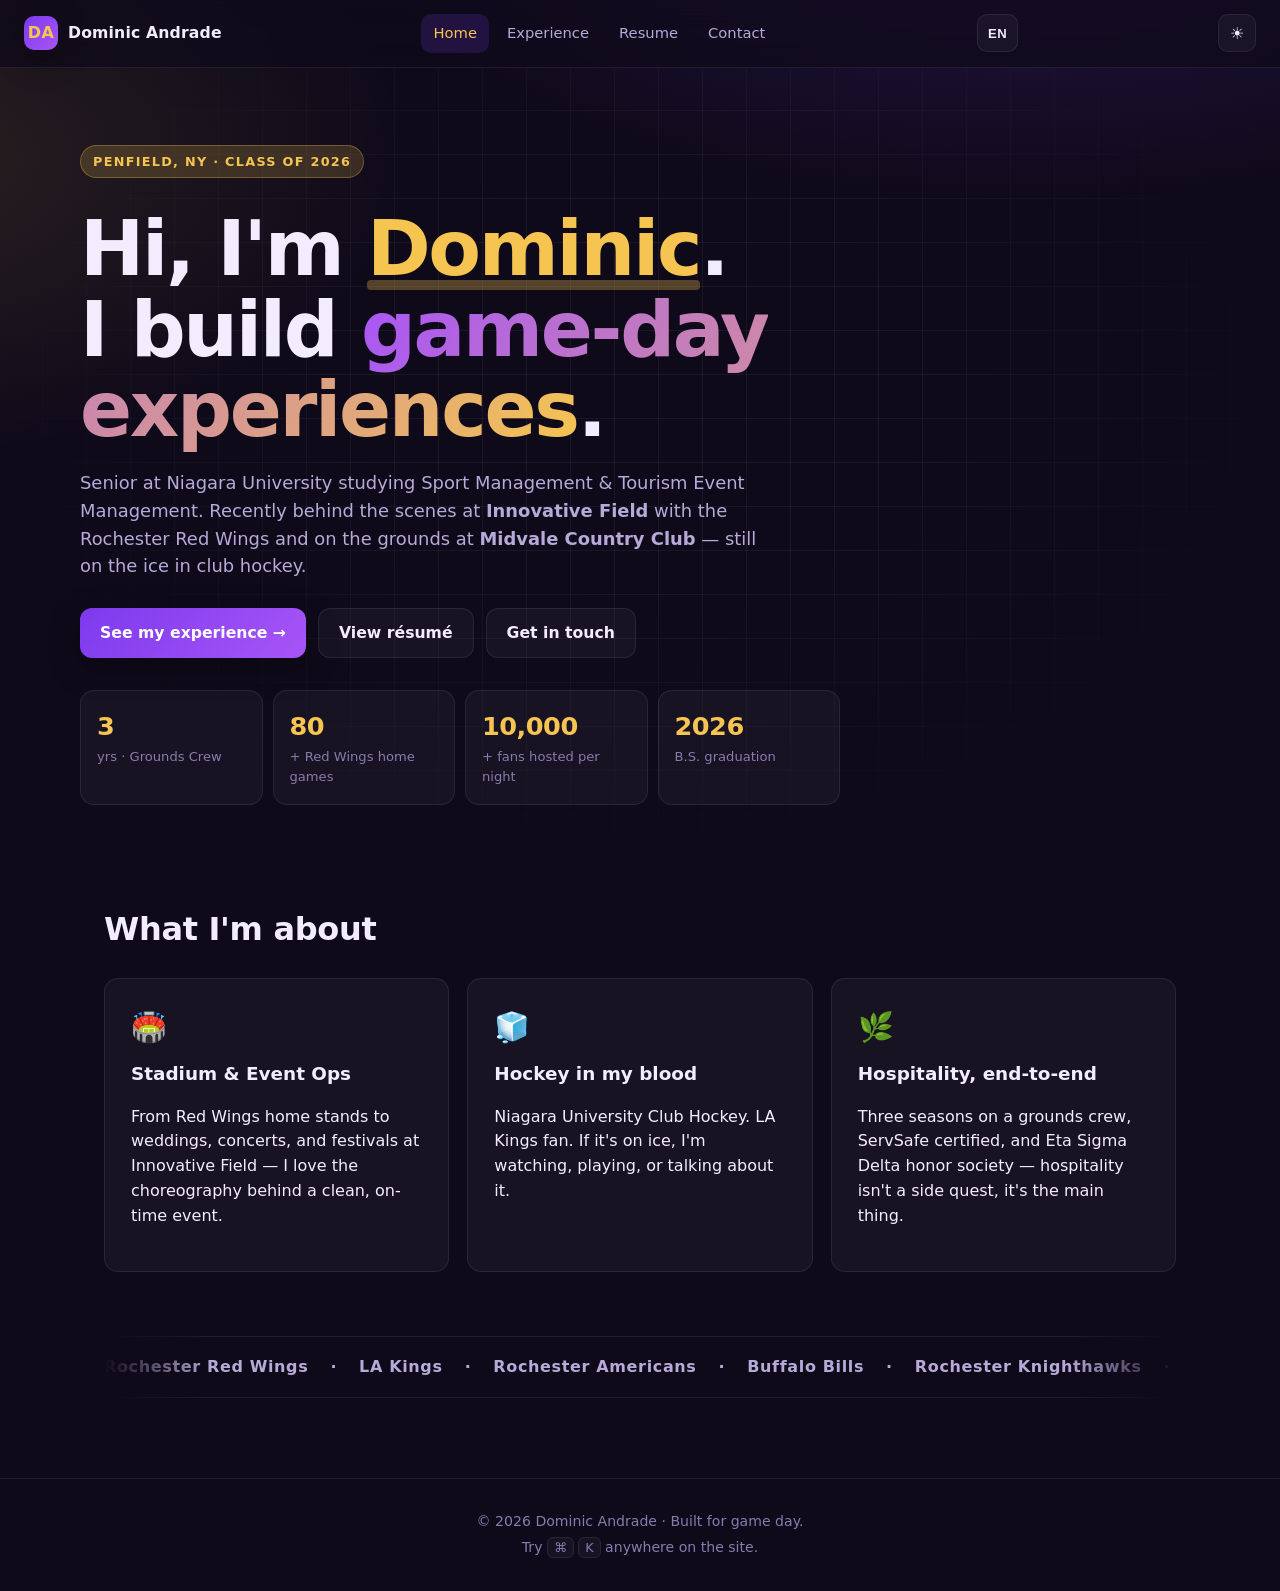
==== commit 5d00e41c: "Revert "Easier on the eyes — calmer hero, less visual noise" This reverts commit 7404c997648744258c8" ====
--- a/index.html
+++ b/index.html
@@ -106,13 +106,6 @@
       </div>
     </section>
 
-    <section class="section reveal">
-      <h2 class="section-title" data-i18n="home.hl.title">A quick highlight</h2>
-      <blockquote class="pull-quote">
-        <p data-i18n="home.hl.body" data-i18n-html>"Tourism students from Niagara University joined inbound operators at <strong>IITA Summit 2026</strong> to experience the sector firsthand — a valuable behind-the-scenes look at how inbound business is built."</p>
-        <cite data-i18n="home.hl.cite">— International Inbound Travel Association</cite>
-      </blockquote>
-    </section>
   </main>
 
   <footer class="site-footer">
--- a/assets/css/style.css
+++ b/assets/css/style.css
@@ -104,7 +104,7 @@
 main { position: relative; z-index: 1; }
 .container { max-width: var(--max); margin: 0 auto; padding: 48px 24px; }
 .container.narrow { max-width: 820px; }
-.section { max-width: var(--max); margin: 0 auto; padding: 64px 24px; }
+.section { max-width: var(--max); margin: 0 auto; padding: 44px 24px; }
 .section-title {
   font-size: clamp(1.4rem, 2vw + 1rem, 2rem);
   margin: 0 0 24px;
@@ -118,7 +118,7 @@
 .lead { color: var(--text-dim); max-width: 720px; font-size: 1.08rem; }
 
 /* ===== Hero ===== */
-.hero { position: relative; overflow: hidden; padding: 80px 24px 100px; }
+.hero { position: relative; overflow: hidden; padding: 64px 24px 56px; }
 .hero-inner { max-width: var(--max); margin: 0 auto; position: relative; z-index: 2; }
 .hero-grid {
   position: absolute; inset: -2px;
